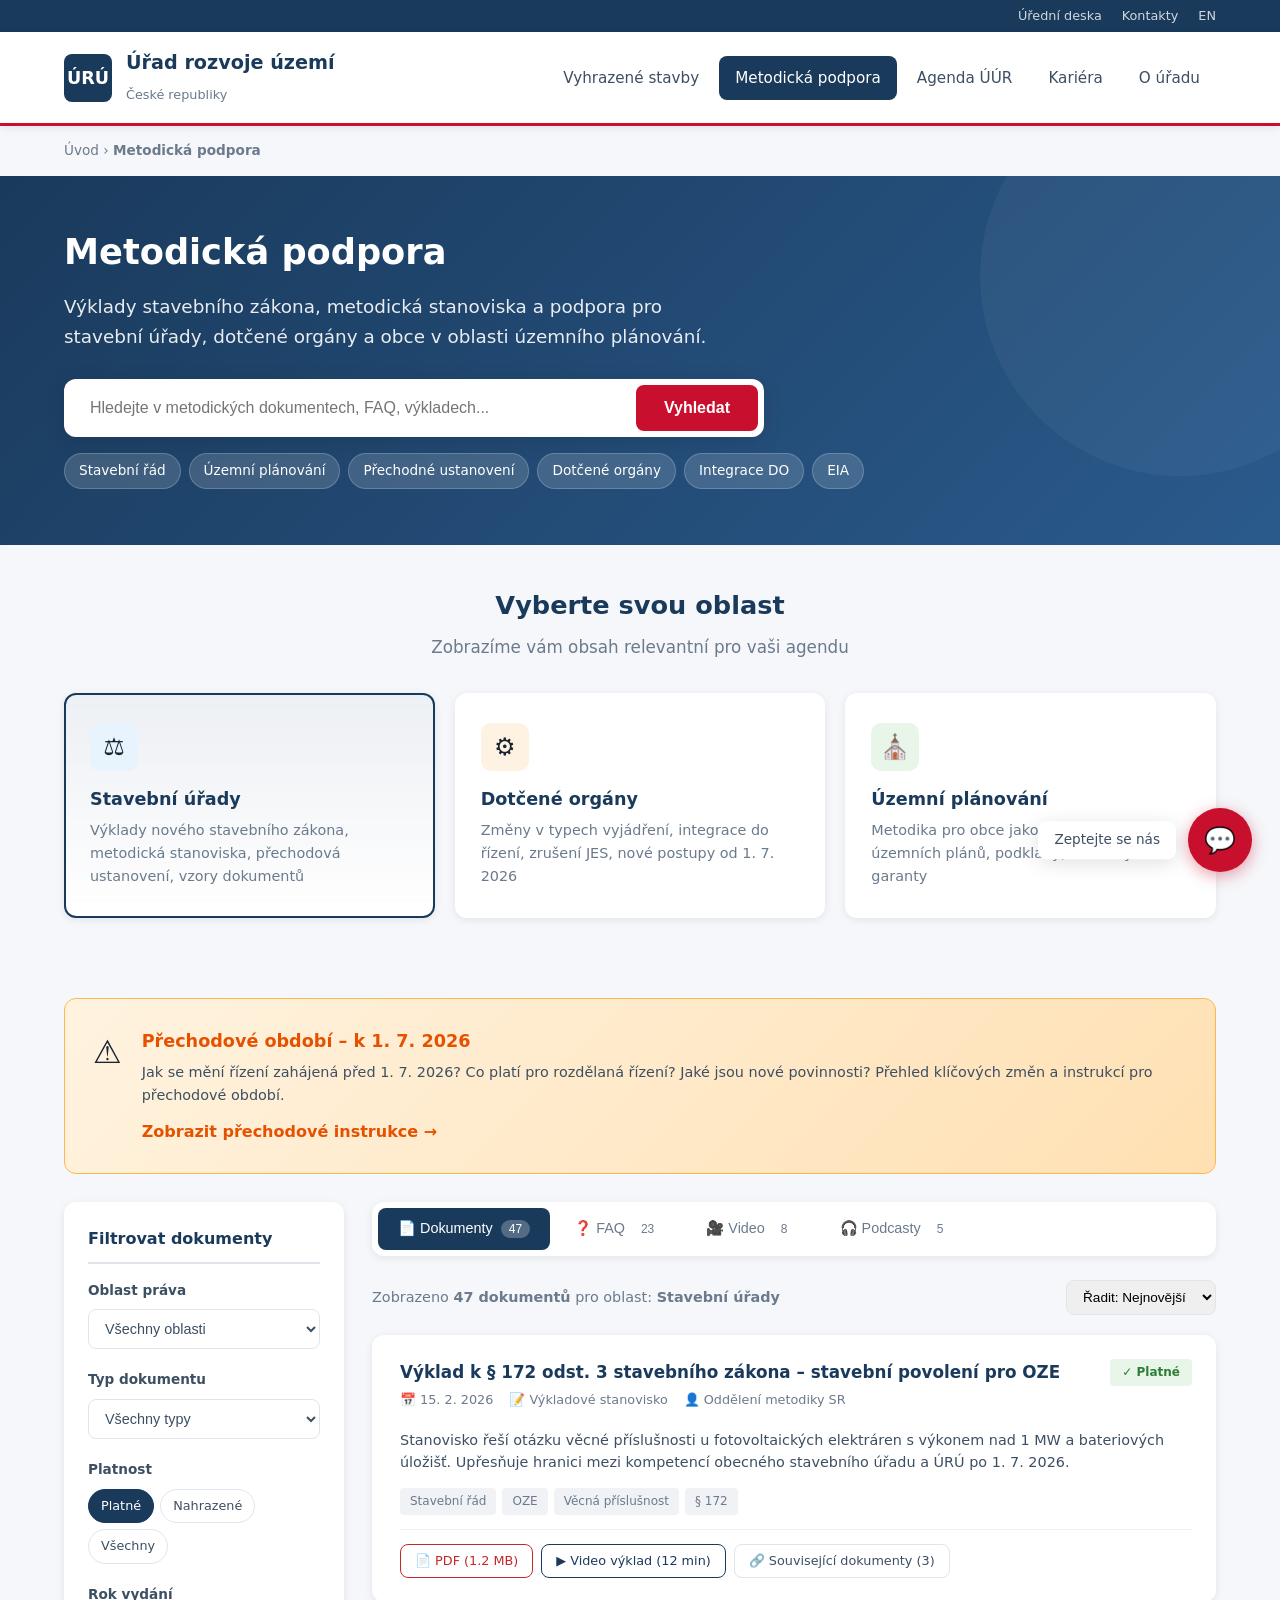
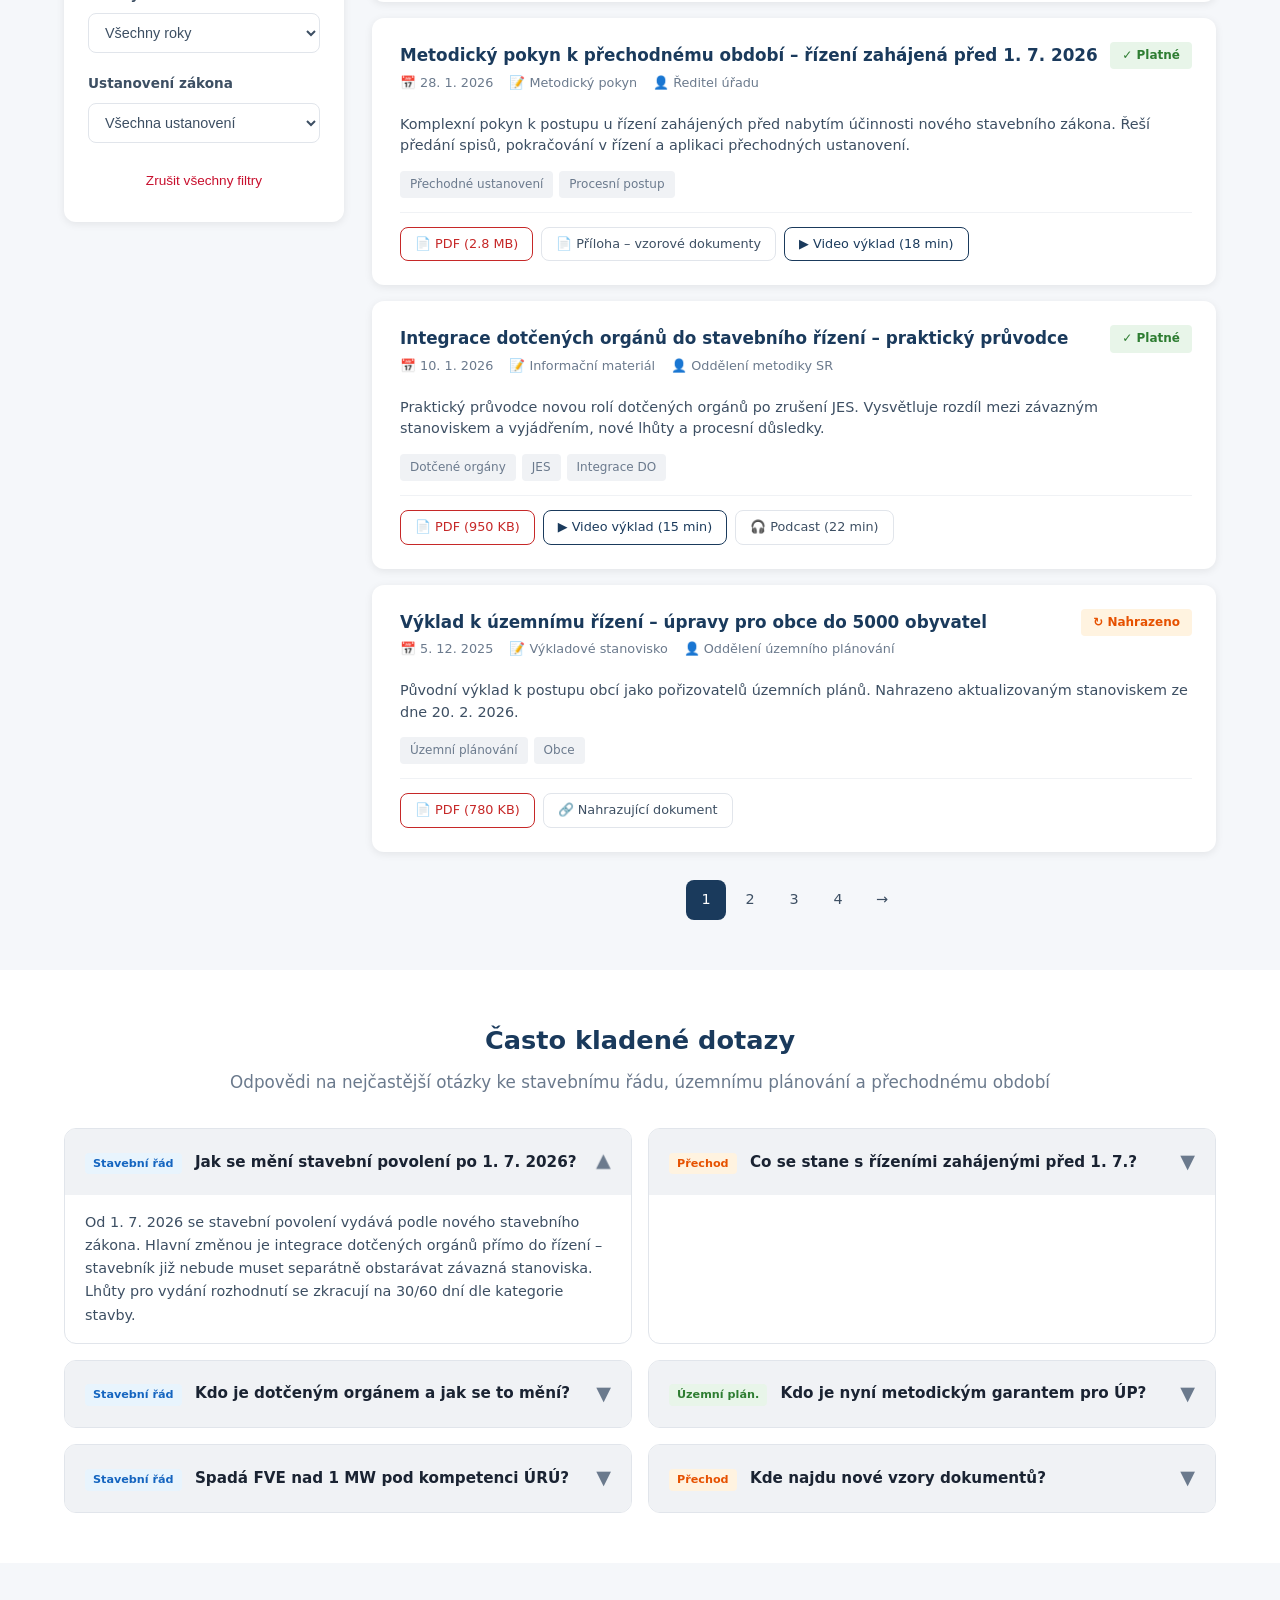
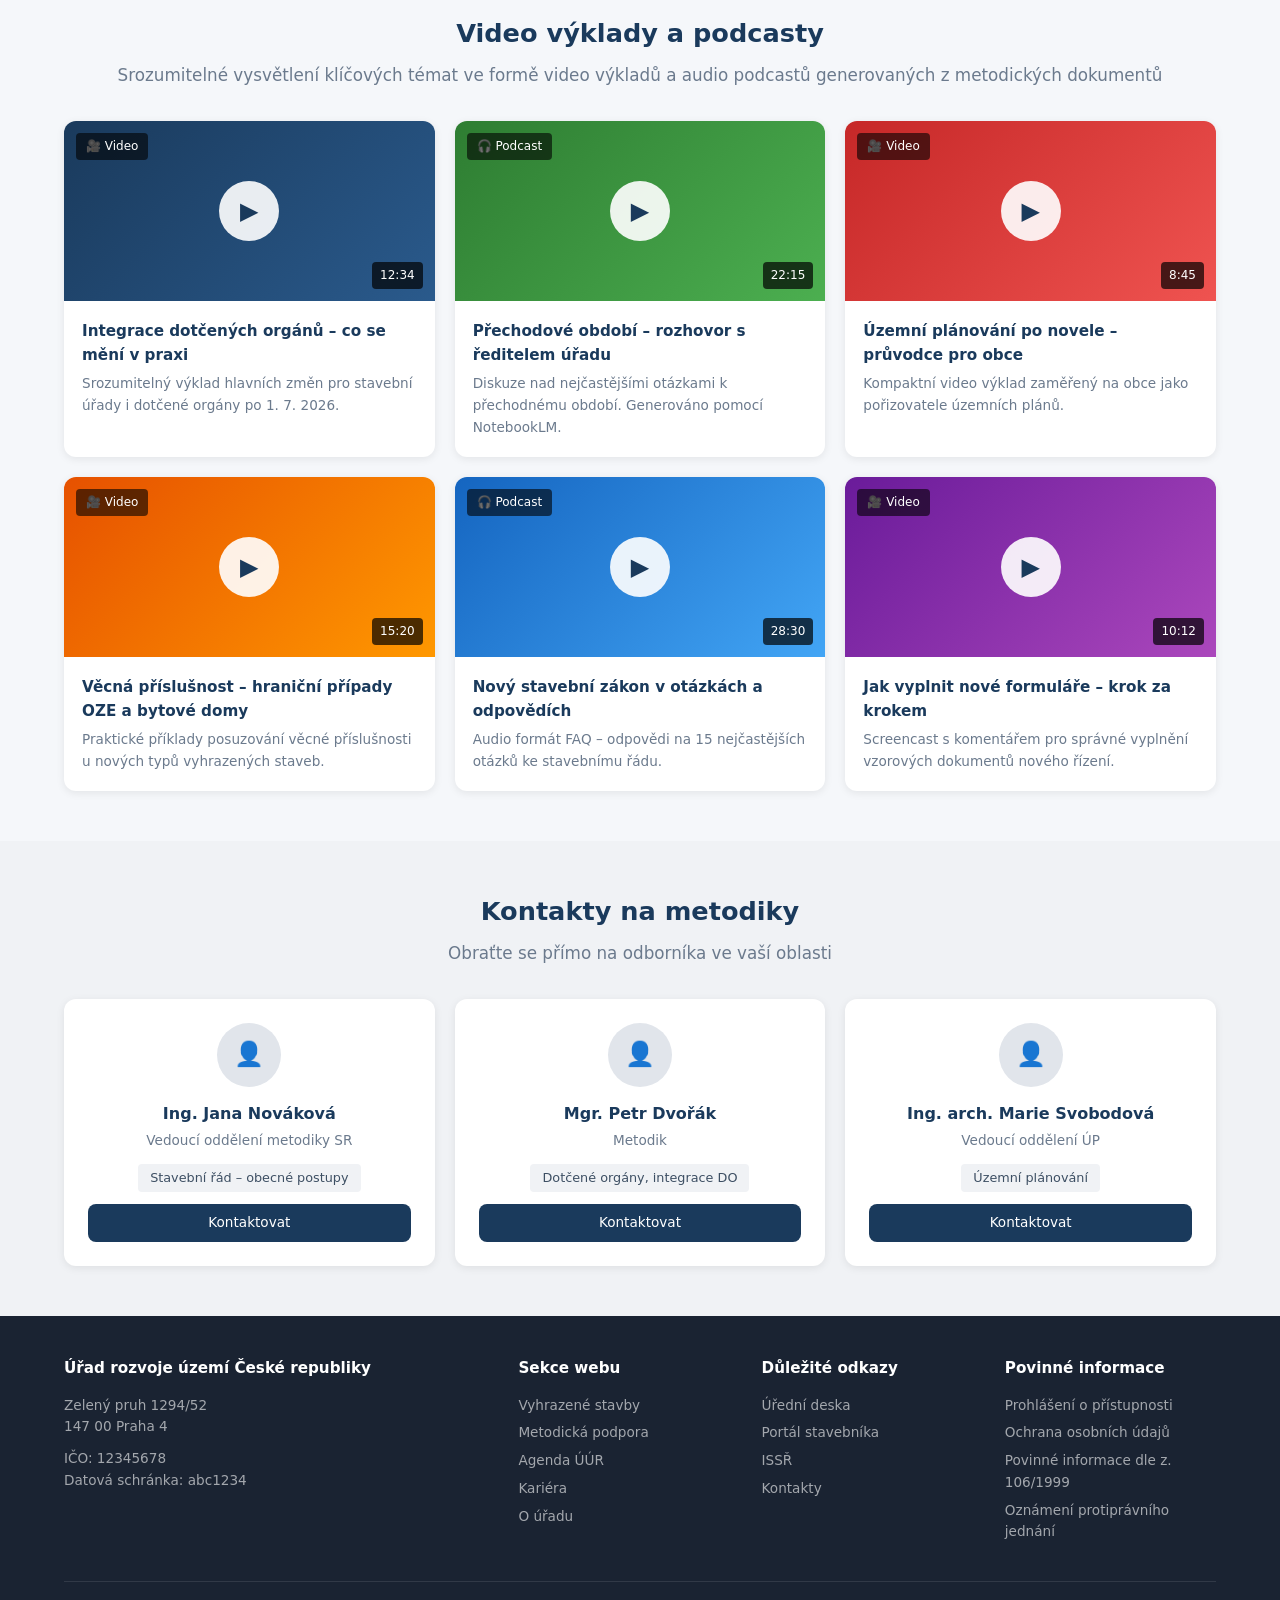
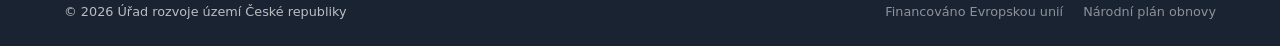
==== metodika-mockup.html @ 69cec5c0 "Add files via upload" ====
<!DOCTYPE html>
<html lang="cs">
<head>
    <meta charset="UTF-8">
    <meta name="viewport" content="width=device-width, initial-scale=1.0">
    <title>ÚRÚ – Metodická podpora</title>
    <style>
        :root {
            --primary: #1a3a5c;
            --primary-light: #2a5a8c;
            --accent: #c8102e;
            --accent-light: #e8304e;
            --bg: #f5f7fa;
            --white: #ffffff;
            --gray-100: #f0f2f5;
            --gray-200: #e1e5eb;
            --gray-300: #c4cbd6;
            --gray-500: #6b7a8d;
            --gray-700: #3d4f63;
            --gray-900: #1a2332;
            --success: #28a745;
            --warning: #ffc107;
            --info: #17a2b8;
            --radius: 8px;
            --radius-lg: 12px;
            --shadow: 0 2px 8px rgba(0,0,0,0.08);
            --shadow-lg: 0 4px 20px rgba(0,0,0,0.12);
            --transition: 0.2s ease;
        }

        * { margin: 0; padding: 0; box-sizing: border-box; }

        body {
            font-family: 'Segoe UI', system-ui, -apple-system, sans-serif;
            background: var(--bg);
            color: var(--gray-900);
            line-height: 1.6;
        }

        /* ===== TOP BAR ===== */
        .top-bar {
            background: var(--primary);
            color: white;
            font-size: 0.8rem;
            padding: 6px 0;
        }
        .top-bar .container {
            display: flex;
            justify-content: flex-end;
            gap: 20px;
        }
        .top-bar a { color: rgba(255,255,255,0.8); text-decoration: none; }
        .top-bar a:hover { color: white; }

        /* ===== HEADER ===== */
        header {
            background: var(--white);
            border-bottom: 3px solid var(--accent);
            position: sticky;
            top: 0;
            z-index: 100;
            box-shadow: var(--shadow);
        }
        .header-inner {
            display: flex;
            align-items: center;
            justify-content: space-between;
            padding: 16px 0;
        }
        .logo {
            display: flex;
            align-items: center;
            gap: 14px;
            text-decoration: none;
            color: var(--primary);
        }
        .logo-icon {
            width: 48px;
            height: 48px;
            background: var(--primary);
            border-radius: 8px;
            display: flex;
            align-items: center;
            justify-content: center;
            color: white;
            font-weight: 700;
            font-size: 1.1rem;
        }
        .logo-text { font-size: 1.1rem; }
        .logo-text strong { display: block; font-size: 1.2rem; }
        .logo-text span { font-size: 0.8rem; color: var(--gray-500); }

        nav ul {
            display: flex;
            list-style: none;
            gap: 4px;
        }
        nav a {
            display: block;
            padding: 10px 16px;
            text-decoration: none;
            color: var(--gray-700);
            border-radius: var(--radius);
            font-size: 0.95rem;
            font-weight: 500;
            transition: var(--transition);
        }
        nav a:hover { background: var(--gray-100); color: var(--primary); }
        nav a.active {
            background: var(--primary);
            color: white;
        }

        .container { max-width: 1200px; margin: 0 auto; padding: 0 24px; }

        /* ===== HERO ===== */
        .hero {
            background: linear-gradient(135deg, var(--primary) 0%, var(--primary-light) 100%);
            color: white;
            padding: 48px 0 56px;
            position: relative;
            overflow: hidden;
        }
        .hero::after {
            content: '';
            position: absolute;
            right: -100px;
            top: -100px;
            width: 400px;
            height: 400px;
            background: rgba(255,255,255,0.04);
            border-radius: 50%;
        }
        .hero h1 {
            font-size: 2.2rem;
            margin-bottom: 12px;
            font-weight: 700;
        }
        .hero p {
            font-size: 1.15rem;
            opacity: 0.9;
            max-width: 680px;
            margin-bottom: 28px;
        }

        /* ===== SEARCH BAR ===== */
        .search-bar {
            background: var(--white);
            border-radius: var(--radius-lg);
            padding: 6px;
            display: flex;
            box-shadow: var(--shadow-lg);
            max-width: 700px;
        }
        .search-bar input {
            flex: 1;
            border: none;
            padding: 14px 20px;
            font-size: 1rem;
            outline: none;
            border-radius: var(--radius);
            background: transparent;
        }
        .search-bar button {
            background: var(--accent);
            color: white;
            border: none;
            padding: 14px 28px;
            border-radius: var(--radius);
            font-size: 1rem;
            font-weight: 600;
            cursor: pointer;
            transition: var(--transition);
        }
        .search-bar button:hover { background: var(--accent-light); }

        .hero-tags {
            margin-top: 16px;
            display: flex;
            gap: 8px;
            flex-wrap: wrap;
        }
        .hero-tag {
            background: rgba(255,255,255,0.15);
            color: white;
            padding: 6px 14px;
            border-radius: 20px;
            font-size: 0.85rem;
            cursor: pointer;
            transition: var(--transition);
            border: 1px solid rgba(255,255,255,0.2);
        }
        .hero-tag:hover { background: rgba(255,255,255,0.25); }

        /* ===== AUDIENCE TABS ===== */
        .audience-section { padding: 40px 0; }
        .section-intro {
            text-align: center;
            margin-bottom: 32px;
        }
        .section-intro h2 {
            font-size: 1.6rem;
            color: var(--primary);
            margin-bottom: 8px;
        }
        .section-intro p {
            color: var(--gray-500);
            font-size: 1.05rem;
        }

        .audience-cards {
            display: grid;
            grid-template-columns: repeat(3, 1fr);
            gap: 20px;
            margin-bottom: 40px;
        }
        .audience-card {
            background: var(--white);
            border-radius: var(--radius-lg);
            padding: 28px 24px;
            cursor: pointer;
            transition: var(--transition);
            border: 2px solid transparent;
            box-shadow: var(--shadow);
        }
        .audience-card:hover {
            border-color: var(--primary);
            transform: translateY(-2px);
            box-shadow: var(--shadow-lg);
        }
        .audience-card.active {
            border-color: var(--primary);
            background: linear-gradient(to bottom, rgba(26,58,92,0.04), var(--white));
        }
        .audience-card .icon {
            width: 48px;
            height: 48px;
            border-radius: 10px;
            display: flex;
            align-items: center;
            justify-content: center;
            font-size: 1.5rem;
            margin-bottom: 14px;
        }
        .audience-card:nth-child(1) .icon { background: #e8f4fd; }
        .audience-card:nth-child(2) .icon { background: #fef3e2; }
        .audience-card:nth-child(3) .icon { background: #e8f5e9; }
        .audience-card h3 { font-size: 1.1rem; margin-bottom: 6px; color: var(--primary); }
        .audience-card p { font-size: 0.9rem; color: var(--gray-500); }

        /* ===== CONTENT GRID ===== */
        .content-section { padding: 0 0 50px; }

        .content-grid {
            display: grid;
            grid-template-columns: 280px 1fr;
            gap: 28px;
        }

        /* SIDEBAR FILTERS */
        .sidebar {
            background: var(--white);
            border-radius: var(--radius-lg);
            padding: 24px;
            box-shadow: var(--shadow);
            position: sticky;
            top: 100px;
            height: fit-content;
        }
        .sidebar h3 {
            font-size: 1rem;
            color: var(--primary);
            margin-bottom: 16px;
            padding-bottom: 10px;
            border-bottom: 2px solid var(--gray-200);
        }
        .filter-group { margin-bottom: 20px; }
        .filter-group label {
            display: block;
            font-size: 0.85rem;
            font-weight: 600;
            color: var(--gray-700);
            margin-bottom: 8px;
        }
        .filter-group select {
            width: 100%;
            padding: 10px 12px;
            border: 1px solid var(--gray-200);
            border-radius: var(--radius);
            font-size: 0.9rem;
            background: var(--white);
            color: var(--gray-700);
            cursor: pointer;
        }
        .filter-tags {
            display: flex;
            flex-wrap: wrap;
            gap: 6px;
        }
        .filter-tag {
            padding: 6px 12px;
            border: 1px solid var(--gray-200);
            border-radius: 20px;
            font-size: 0.8rem;
            cursor: pointer;
            transition: var(--transition);
            color: var(--gray-700);
            background: var(--white);
        }
        .filter-tag:hover, .filter-tag.active {
            background: var(--primary);
            color: white;
            border-color: var(--primary);
        }
        .filter-reset {
            display: block;
            text-align: center;
            padding: 10px;
            color: var(--accent);
            font-size: 0.85rem;
            cursor: pointer;
            border: none;
            background: none;
            width: 100%;
            margin-top: 10px;
        }

        /* MAIN CONTENT */
        .main-content {}

        /* Tab navigation for content types */
        .content-tabs {
            display: flex;
            gap: 4px;
            margin-bottom: 24px;
            background: var(--white);
            border-radius: var(--radius-lg);
            padding: 6px;
            box-shadow: var(--shadow);
        }
        .content-tab {
            padding: 12px 20px;
            border-radius: var(--radius);
            cursor: pointer;
            font-size: 0.9rem;
            font-weight: 500;
            color: var(--gray-500);
            transition: var(--transition);
            border: none;
            background: none;
            display: flex;
            align-items: center;
            gap: 8px;
        }
        .content-tab:hover { background: var(--gray-100); color: var(--gray-700); }
        .content-tab.active { background: var(--primary); color: white; }
        .content-tab .badge {
            background: rgba(255,255,255,0.2);
            padding: 2px 8px;
            border-radius: 10px;
            font-size: 0.75rem;
        }
        .content-tab.active .badge { background: rgba(255,255,255,0.25); }

        /* Document cards */
        .doc-list { display: flex; flex-direction: column; gap: 16px; }

        .doc-card {
            background: var(--white);
            border-radius: var(--radius-lg);
            padding: 24px;
            box-shadow: var(--shadow);
            transition: var(--transition);
            border-left: 4px solid transparent;
        }
        .doc-card:hover {
            box-shadow: var(--shadow-lg);
            border-left-color: var(--primary);
        }
        .doc-card-header {
            display: flex;
            justify-content: space-between;
            align-items: flex-start;
            margin-bottom: 10px;
        }
        .doc-card h4 {
            font-size: 1.05rem;
            color: var(--primary);
            margin-bottom: 4px;
        }
        .doc-card h4 a {
            color: inherit;
            text-decoration: none;
        }
        .doc-card h4 a:hover { text-decoration: underline; }
        .doc-meta {
            display: flex;
            gap: 16px;
            font-size: 0.8rem;
            color: var(--gray-500);
            margin-bottom: 10px;
        }
        .doc-meta span { display: flex; align-items: center; gap: 4px; }
        .doc-excerpt {
            font-size: 0.9rem;
            color: var(--gray-700);
            margin-bottom: 14px;
            line-height: 1.5;
        }
        .doc-tags { display: flex; gap: 6px; flex-wrap: wrap; }
        .doc-tag {
            padding: 4px 10px;
            background: var(--gray-100);
            border-radius: 4px;
            font-size: 0.75rem;
            color: var(--gray-500);
        }
        .doc-status {
            padding: 4px 12px;
            border-radius: 4px;
            font-size: 0.75rem;
            font-weight: 600;
            white-space: nowrap;
        }
        .doc-status.platne { background: #e8f5e9; color: #2e7d32; }
        .doc-status.nahrazene { background: #fff3e0; color: #e65100; }
        .doc-format {
            display: flex;
            gap: 8px;
            margin-top: 14px;
            padding-top: 14px;
            border-top: 1px solid var(--gray-100);
        }
        .format-btn {
            padding: 6px 14px;
            border-radius: var(--radius);
            font-size: 0.8rem;
            cursor: pointer;
            transition: var(--transition);
            border: 1px solid var(--gray-200);
            background: var(--white);
            color: var(--gray-700);
            display: flex;
            align-items: center;
            gap: 6px;
            text-decoration: none;
        }
        .format-btn:hover { background: var(--gray-100); }
        .format-btn.pdf { border-color: #c62828; color: #c62828; }
        .format-btn.video { border-color: var(--primary); color: var(--primary); }

        /* ===== FAQ SECTION ===== */
        .faq-section {
            padding: 50px 0;
            background: var(--white);
        }
        .faq-grid {
            display: grid;
            grid-template-columns: 1fr 1fr;
            gap: 16px;
        }
        .faq-item {
            border: 1px solid var(--gray-200);
            border-radius: var(--radius-lg);
            overflow: hidden;
            transition: var(--transition);
        }
        .faq-item:hover { border-color: var(--primary-light); }
        .faq-question {
            padding: 18px 20px;
            font-weight: 600;
            font-size: 0.95rem;
            color: var(--gray-900);
            cursor: pointer;
            display: flex;
            justify-content: space-between;
            align-items: center;
            background: var(--gray-100);
            transition: var(--transition);
        }
        .faq-question:hover { background: var(--gray-200); }
        .faq-question .arrow {
            font-size: 1.2rem;
            color: var(--gray-500);
            transition: var(--transition);
        }
        .faq-answer {
            padding: 0 20px;
            max-height: 0;
            overflow: hidden;
            transition: max-height 0.3s ease, padding 0.3s ease;
            font-size: 0.9rem;
            color: var(--gray-700);
            line-height: 1.6;
        }
        .faq-item.open .faq-answer {
            max-height: 300px;
            padding: 16px 20px;
        }
        .faq-item.open .arrow { transform: rotate(180deg); }
        .faq-category-tag {
            display: inline-block;
            padding: 2px 8px;
            border-radius: 4px;
            font-size: 0.7rem;
            font-weight: 600;
            margin-right: 8px;
        }
        .faq-category-tag.sr { background: #e8f4fd; color: #1565c0; }
        .faq-category-tag.up { background: #e8f5e9; color: #2e7d32; }
        .faq-category-tag.prechod { background: #fff3e0; color: #e65100; }

        /* ===== MULTIMEDIA SECTION ===== */
        .multimedia-section { padding: 50px 0; }
        .media-grid {
            display: grid;
            grid-template-columns: repeat(3, 1fr);
            gap: 20px;
        }
        .media-card {
            background: var(--white);
            border-radius: var(--radius-lg);
            overflow: hidden;
            box-shadow: var(--shadow);
            transition: var(--transition);
        }
        .media-card:hover {
            transform: translateY(-3px);
            box-shadow: var(--shadow-lg);
        }
        .media-thumbnail {
            height: 180px;
            background: linear-gradient(135deg, var(--primary) 0%, var(--primary-light) 100%);
            display: flex;
            align-items: center;
            justify-content: center;
            position: relative;
        }
        .play-btn {
            width: 60px;
            height: 60px;
            background: rgba(255,255,255,0.9);
            border-radius: 50%;
            display: flex;
            align-items: center;
            justify-content: center;
            font-size: 1.5rem;
            color: var(--primary);
            cursor: pointer;
        }
        .media-badge {
            position: absolute;
            top: 12px;
            left: 12px;
            padding: 4px 10px;
            background: rgba(0,0,0,0.6);
            color: white;
            border-radius: 4px;
            font-size: 0.75rem;
        }
        .media-duration {
            position: absolute;
            bottom: 12px;
            right: 12px;
            padding: 4px 8px;
            background: rgba(0,0,0,0.7);
            color: white;
            border-radius: 4px;
            font-size: 0.75rem;
        }
        .media-body { padding: 18px; }
        .media-body h4 { font-size: 0.95rem; color: var(--primary); margin-bottom: 6px; }
        .media-body p { font-size: 0.85rem; color: var(--gray-500); }

        /* ===== CHATBOT WIDGET ===== */
        .chatbot-trigger {
            position: fixed;
            bottom: 28px;
            right: 28px;
            z-index: 1000;
        }
        .chatbot-btn {
            width: 64px;
            height: 64px;
            border-radius: 50%;
            background: var(--accent);
            color: white;
            border: none;
            font-size: 1.6rem;
            cursor: pointer;
            box-shadow: 0 4px 16px rgba(200,16,46,0.4);
            transition: var(--transition);
            display: flex;
            align-items: center;
            justify-content: center;
        }
        .chatbot-btn:hover { transform: scale(1.08); }
        .chatbot-label {
            position: absolute;
            right: 76px;
            top: 50%;
            transform: translateY(-50%);
            background: var(--white);
            padding: 8px 16px;
            border-radius: var(--radius);
            box-shadow: var(--shadow-lg);
            font-size: 0.85rem;
            color: var(--gray-700);
            white-space: nowrap;
            font-weight: 500;
        }

        .chatbot-window {
            position: fixed;
            bottom: 100px;
            right: 28px;
            width: 400px;
            height: 520px;
            background: var(--white);
            border-radius: var(--radius-lg);
            box-shadow: 0 8px 40px rgba(0,0,0,0.2);
            z-index: 1001;
            display: none;
            flex-direction: column;
            overflow: hidden;
        }
        .chatbot-window.open { display: flex; }
        .chat-header {
            background: var(--primary);
            color: white;
            padding: 16px 20px;
            display: flex;
            justify-content: space-between;
            align-items: center;
        }
        .chat-header h4 { font-size: 1rem; }
        .chat-close {
            background: none;
            border: none;
            color: white;
            font-size: 1.3rem;
            cursor: pointer;
            opacity: 0.7;
        }
        .chat-close:hover { opacity: 1; }
        .chat-body {
            flex: 1;
            padding: 20px;
            overflow-y: auto;
            display: flex;
            flex-direction: column;
            gap: 12px;
        }
        .chat-message {
            max-width: 85%;
            padding: 12px 16px;
            border-radius: 12px;
            font-size: 0.9rem;
            line-height: 1.5;
        }
        .chat-message.bot {
            background: var(--gray-100);
            color: var(--gray-900);
            align-self: flex-start;
            border-bottom-left-radius: 4px;
        }
        .chat-message.user {
            background: var(--primary);
            color: white;
            align-self: flex-end;
            border-bottom-right-radius: 4px;
        }
        .chat-suggestions {
            display: flex;
            flex-direction: column;
            gap: 6px;
            margin-top: 8px;
        }
        .chat-suggestion {
            padding: 10px 14px;
            border: 1px solid var(--gray-200);
            border-radius: var(--radius);
            font-size: 0.85rem;
            cursor: pointer;
            transition: var(--transition);
            background: var(--white);
            color: var(--gray-700);
            text-align: left;
        }
        .chat-suggestion:hover {
            background: var(--primary);
            color: white;
            border-color: var(--primary);
        }
        .chat-input-area {
            padding: 14px;
            border-top: 1px solid var(--gray-200);
            display: flex;
            gap: 8px;
        }
        .chat-input {
            flex: 1;
            padding: 10px 14px;
            border: 1px solid var(--gray-200);
            border-radius: var(--radius);
            font-size: 0.9rem;
            outline: none;
        }
        .chat-input:focus { border-color: var(--primary); }
        .chat-send {
            padding: 10px 18px;
            background: var(--primary);
            color: white;
            border: none;
            border-radius: var(--radius);
            cursor: pointer;
            font-weight: 600;
        }

        /* ===== TRANSITION BANNER ===== */
        .transition-banner {
            background: linear-gradient(135deg, #fff3e0, #ffe0b2);
            border: 1px solid #ffb74d;
            border-radius: var(--radius-lg);
            padding: 28px;
            margin-bottom: 28px;
            display: flex;
            gap: 20px;
            align-items: flex-start;
        }
        .transition-banner .banner-icon {
            font-size: 2rem;
            flex-shrink: 0;
        }
        .transition-banner h3 {
            font-size: 1.1rem;
            color: #e65100;
            margin-bottom: 6px;
        }
        .transition-banner p {
            font-size: 0.9rem;
            color: var(--gray-700);
            margin-bottom: 12px;
        }
        .transition-banner a {
            color: #e65100;
            font-weight: 600;
            text-decoration: none;
        }
        .transition-banner a:hover { text-decoration: underline; }

        /* ===== CONTACT CARDS ===== */
        .contacts-section { padding: 50px 0; background: var(--gray-100); }
        .contacts-grid {
            display: grid;
            grid-template-columns: repeat(3, 1fr);
            gap: 20px;
        }
        .contact-card {
            background: var(--white);
            border-radius: var(--radius-lg);
            padding: 24px;
            box-shadow: var(--shadow);
            text-align: center;
            transition: var(--transition);
        }
        .contact-card:hover {
            box-shadow: var(--shadow-lg);
            transform: translateY(-2px);
        }
        .contact-avatar {
            width: 64px;
            height: 64px;
            border-radius: 50%;
            background: var(--gray-200);
            margin: 0 auto 14px;
            display: flex;
            align-items: center;
            justify-content: center;
            font-size: 1.5rem;
            color: var(--gray-500);
        }
        .contact-card h4 { font-size: 1rem; color: var(--primary); margin-bottom: 4px; }
        .contact-card .role { font-size: 0.85rem; color: var(--gray-500); margin-bottom: 12px; }
        .contact-card .area {
            display: inline-block;
            padding: 4px 12px;
            background: var(--gray-100);
            border-radius: 4px;
            font-size: 0.8rem;
            color: var(--gray-700);
            margin-bottom: 12px;
        }
        .contact-link {
            display: block;
            padding: 8px 16px;
            background: var(--primary);
            color: white;
            border-radius: var(--radius);
            text-decoration: none;
            font-size: 0.85rem;
            transition: var(--transition);
        }
        .contact-link:hover { background: var(--primary-light); }

        /* ===== FOOTER ===== */
        footer {
            background: var(--gray-900);
            color: rgba(255,255,255,0.7);
            padding: 40px 0 24px;
        }
        .footer-grid {
            display: grid;
            grid-template-columns: 2fr 1fr 1fr 1fr;
            gap: 32px;
            margin-bottom: 32px;
        }
        .footer-col h4 {
            color: white;
            font-size: 0.95rem;
            margin-bottom: 14px;
        }
        .footer-col p, .footer-col a {
            font-size: 0.85rem;
            color: rgba(255,255,255,0.6);
            text-decoration: none;
            display: block;
            margin-bottom: 6px;
        }
        .footer-col a:hover { color: white; }
        .footer-bottom {
            border-top: 1px solid rgba(255,255,255,0.1);
            padding-top: 20px;
            display: flex;
            justify-content: space-between;
            font-size: 0.8rem;
        }
        .footer-links { display: flex; gap: 20px; }
        .footer-links a { color: rgba(255,255,255,0.5); text-decoration: none; font-size: 0.8rem; }
        .footer-links a:hover { color: white; }

        /* ===== BREADCRUMB ===== */
        .breadcrumb {
            padding: 14px 0;
            font-size: 0.85rem;
            color: var(--gray-500);
        }
        .breadcrumb a { color: var(--gray-500); text-decoration: none; }
        .breadcrumb a:hover { color: var(--primary); }

        /* ===== RESULTS SUMMARY ===== */
        .results-bar {
            display: flex;
            justify-content: space-between;
            align-items: center;
            margin-bottom: 20px;
            font-size: 0.9rem;
            color: var(--gray-500);
        }
        .results-bar select {
            padding: 8px 12px;
            border: 1px solid var(--gray-200);
            border-radius: var(--radius);
            font-size: 0.85rem;
        }

        /* ===== PAGINATION ===== */
        .pagination {
            display: flex;
            justify-content: center;
            gap: 4px;
            margin-top: 28px;
        }
        .pagination a {
            display: flex;
            align-items: center;
            justify-content: center;
            width: 40px;
            height: 40px;
            border-radius: var(--radius);
            text-decoration: none;
            color: var(--gray-700);
            font-size: 0.9rem;
            transition: var(--transition);
        }
        .pagination a:hover { background: var(--gray-100); }
        .pagination a.active { background: var(--primary); color: white; }

        @media (max-width: 768px) {
            nav ul { display: none; }
            .audience-cards { grid-template-columns: 1fr; }
            .content-grid { grid-template-columns: 1fr; }
            .faq-grid { grid-template-columns: 1fr; }
            .media-grid { grid-template-columns: 1fr; }
            .contacts-grid { grid-template-columns: 1fr; }
            .footer-grid { grid-template-columns: 1fr; }
            .chatbot-window { width: calc(100% - 32px); right: 16px; }
        }
    </style>
</head>
<body>

<!-- TOP BAR -->
<div class="top-bar">
    <div class="container">
        <a href="#">Úřední deska</a>
        <a href="#">Kontakty</a>
        <a href="#">EN</a>
    </div>
</div>

<!-- HEADER -->
<header>
    <div class="container">
        <div class="header-inner">
            <a href="#" class="logo">
                <div class="logo-icon">ÚRÚ</div>
                <div class="logo-text">
                    <strong>Úřad rozvoje území</strong>
                    <span>České republiky</span>
                </div>
            </a>
            <nav>
                <ul>
                    <li><a href="#">Vyhrazené stavby</a></li>
                    <li><a href="#" class="active">Metodická podpora</a></li>
                    <li><a href="#">Agenda ÚÚR</a></li>
                    <li><a href="#">Kariéra</a></li>
                    <li><a href="#">O úřadu</a></li>
                </ul>
            </nav>
        </div>
    </div>
</header>

<!-- BREADCRUMB -->
<div class="container">
    <div class="breadcrumb">
        <a href="#">Úvod</a> &rsaquo; <strong>Metodická podpora</strong>
    </div>
</div>

<!-- HERO -->
<section class="hero">
    <div class="container">
        <h1>Metodická podpora</h1>
        <p>Výklady stavebního zákona, metodická stanoviska a podpora pro stavební úřady, dotčené orgány a obce v oblasti územního plánování.</p>
        <div class="search-bar">
            <input type="text" placeholder="Hledejte v metodických dokumentech, FAQ, výkladech...">
            <button>Vyhledat</button>
        </div>
        <div class="hero-tags">
            <span class="hero-tag">Stavební řád</span>
            <span class="hero-tag">Územní plánování</span>
            <span class="hero-tag">Přechodné ustanovení</span>
            <span class="hero-tag">Dotčené orgány</span>
            <span class="hero-tag">Integrace DO</span>
            <span class="hero-tag">EIA</span>
        </div>
    </div>
</section>

<!-- AUDIENCE CARDS -->
<section class="audience-section">
    <div class="container">
        <div class="section-intro">
            <h2>Vyberte svou oblast</h2>
            <p>Zobrazíme vám obsah relevantní pro vaši agendu</p>
        </div>
        <div class="audience-cards">
            <div class="audience-card active" onclick="selectAudience(this)">
                <div class="icon">&#9878;</div>
                <h3>Stavební úřady</h3>
                <p>Výklady nového stavebního zákona, metodická stanoviska, přechodová ustanovení, vzory dokumentů</p>
            </div>
            <div class="audience-card" onclick="selectAudience(this)">
                <div class="icon">&#9881;</div>
                <h3>Dotčené orgány</h3>
                <p>Změny v typech vyjádření, integrace do řízení, zrušení JES, nové postupy od 1. 7. 2026</p>
            </div>
            <div class="audience-card" onclick="selectAudience(this)">
                <div class="icon">&#9962;</div>
                <h3>Územní plánování</h3>
                <p>Metodika pro obce jako pořizovatele územních plánů, podklady, kontakty na garanty</p>
            </div>
        </div>
    </div>
</section>

<!-- MAIN CONTENT WITH FILTERS -->
<section class="content-section">
    <div class="container">

        <!-- TRANSITION BANNER -->
        <div class="transition-banner">
            <div class="banner-icon">&#9888;</div>
            <div>
                <h3>Přechodové období – k 1. 7. 2026</h3>
                <p>Jak se mění řízení zahájená před 1. 7. 2026? Co platí pro rozdělaná řízení? Jaké jsou nové povinnosti? Přehled klíčových změn a instrukcí pro přechodové období.</p>
                <a href="#">Zobrazit přechodové instrukce &rarr;</a>
            </div>
        </div>

        <div class="content-grid">
            <!-- SIDEBAR -->
            <aside class="sidebar">
                <h3>Filtrovat dokumenty</h3>

                <div class="filter-group">
                    <label>Oblast práva</label>
                    <select>
                        <option>Všechny oblasti</option>
                        <option>Stavební řád</option>
                        <option>Územní plánování</option>
                        <option>Ochrana přírody</option>
                        <option>EIA</option>
                        <option>Památková péče</option>
                        <option>Vodní hospodářství</option>
                    </select>
                </div>

                <div class="filter-group">
                    <label>Typ dokumentu</label>
                    <select>
                        <option>Všechny typy</option>
                        <option>Metodické stanovisko</option>
                        <option>Výkladové stanovisko</option>
                        <option>Metodický pokyn</option>
                        <option>Vzorový dokument</option>
                        <option>Informační materiál</option>
                    </select>
                </div>

                <div class="filter-group">
                    <label>Platnost</label>
                    <div class="filter-tags">
                        <span class="filter-tag active">Platné</span>
                        <span class="filter-tag">Nahrazené</span>
                        <span class="filter-tag">Všechny</span>
                    </div>
                </div>

                <div class="filter-group">
                    <label>Rok vydání</label>
                    <select>
                        <option>Všechny roky</option>
                        <option>2026</option>
                        <option>2025</option>
                        <option>2024</option>
                        <option>Starší</option>
                    </select>
                </div>

                <div class="filter-group">
                    <label>Ustanovení zákona</label>
                    <select>
                        <option>Všechna ustanovení</option>
                        <option>§ 172 – Stavební povolení</option>
                        <option>§ 184 – Územní řízení</option>
                        <option>§ 196 – Kolaudace</option>
                        <option>§ 200 – Změna stavby</option>
                    </select>
                </div>

                <button class="filter-reset">Zrušit všechny filtry</button>
            </aside>

            <!-- CONTENT -->
            <div class="main-content">
                <!-- CONTENT TYPE TABS -->
                <div class="content-tabs">
                    <button class="content-tab active" onclick="switchTab(this, 'documents')">
                        &#128196; Dokumenty <span class="badge">47</span>
                    </button>
                    <button class="content-tab" onclick="switchTab(this, 'faq')">
                        &#10067; FAQ <span class="badge">23</span>
                    </button>
                    <button class="content-tab" onclick="switchTab(this, 'video')">
                        &#127909; Video <span class="badge">8</span>
                    </button>
                    <button class="content-tab" onclick="switchTab(this, 'podcast')">
                        &#127911; Podcasty <span class="badge">5</span>
                    </button>
                </div>

                <!-- RESULTS BAR -->
                <div class="results-bar">
                    <span>Zobrazeno <strong>47 dokumentů</strong> pro oblast: <strong>Stavební úřady</strong></span>
                    <select>
                        <option>Řadit: Nejnovější</option>
                        <option>Řadit: Nejstarší</option>
                        <option>Řadit: Relevance</option>
                    </select>
                </div>

                <!-- DOCUMENT LIST -->
                <div class="doc-list" id="content-documents">
                    <div class="doc-card">
                        <div class="doc-card-header">
                            <div>
                                <h4><a href="#">Výklad k § 172 odst. 3 stavebního zákona – stavební povolení pro OZE</a></h4>
                                <div class="doc-meta">
                                    <span>&#128197; 15. 2. 2026</span>
                                    <span>&#128221; Výkladové stanovisko</span>
                                    <span>&#128100; Oddělení metodiky SR</span>
                                </div>
                            </div>
                            <span class="doc-status platne">&#10003; Platné</span>
                        </div>
                        <p class="doc-excerpt">
                            Stanovisko řeší otázku věcné příslušnosti u fotovoltaických elektráren s výkonem nad 1 MW a bateriových úložišť. Upřesňuje hranici mezi kompetencí obecného stavebního úřadu a ÚRÚ po 1. 7. 2026.
                        </p>
                        <div class="doc-tags">
                            <span class="doc-tag">Stavební řád</span>
                            <span class="doc-tag">OZE</span>
                            <span class="doc-tag">Věcná příslušnost</span>
                            <span class="doc-tag">§ 172</span>
                        </div>
                        <div class="doc-format">
                            <a href="#" class="format-btn pdf">&#128196; PDF (1.2 MB)</a>
                            <a href="#" class="format-btn video">&#9654; Video výklad (12 min)</a>
                            <a href="#" class="format-btn">&#128279; Související dokumenty (3)</a>
                        </div>
                    </div>

                    <div class="doc-card">
                        <div class="doc-card-header">
                            <div>
                                <h4><a href="#">Metodický pokyn k přechodnému období – řízení zahájená před 1. 7. 2026</a></h4>
                                <div class="doc-meta">
                                    <span>&#128197; 28. 1. 2026</span>
                                    <span>&#128221; Metodický pokyn</span>
                                    <span>&#128100; Ředitel úřadu</span>
                                </div>
                            </div>
                            <span class="doc-status platne">&#10003; Platné</span>
                        </div>
                        <p class="doc-excerpt">
                            Komplexní pokyn k postupu u řízení zahájených před nabytím účinnosti nového stavebního zákona. Řeší předání spisů, pokračování v řízení a aplikaci přechodných ustanovení.
                        </p>
                        <div class="doc-tags">
                            <span class="doc-tag">Přechodné ustanovení</span>
                            <span class="doc-tag">Procesní postup</span>
                        </div>
                        <div class="doc-format">
                            <a href="#" class="format-btn pdf">&#128196; PDF (2.8 MB)</a>
                            <a href="#" class="format-btn">&#128196; Příloha – vzorové dokumenty</a>
                            <a href="#" class="format-btn video">&#9654; Video výklad (18 min)</a>
                        </div>
                    </div>

                    <div class="doc-card">
                        <div class="doc-card-header">
                            <div>
                                <h4><a href="#">Integrace dotčených orgánů do stavebního řízení – praktický průvodce</a></h4>
                                <div class="doc-meta">
                                    <span>&#128197; 10. 1. 2026</span>
                                    <span>&#128221; Informační materiál</span>
                                    <span>&#128100; Oddělení metodiky SR</span>
                                </div>
                            </div>
                            <span class="doc-status platne">&#10003; Platné</span>
                        </div>
                        <p class="doc-excerpt">
                            Praktický průvodce novou rolí dotčených orgánů po zrušení JES. Vysvětluje rozdíl mezi závazným stanoviskem a vyjádřením, nové lhůty a procesní důsledky.
                        </p>
                        <div class="doc-tags">
                            <span class="doc-tag">Dotčené orgány</span>
                            <span class="doc-tag">JES</span>
                            <span class="doc-tag">Integrace DO</span>
                        </div>
                        <div class="doc-format">
                            <a href="#" class="format-btn pdf">&#128196; PDF (950 KB)</a>
                            <a href="#" class="format-btn video">&#9654; Video výklad (15 min)</a>
                            <a href="#" class="format-btn">&#127911; Podcast (22 min)</a>
                        </div>
                    </div>

                    <div class="doc-card">
                        <div class="doc-card-header">
                            <div>
                                <h4><a href="#">Výklad k územnímu řízení – úpravy pro obce do 5000 obyvatel</a></h4>
                                <div class="doc-meta">
                                    <span>&#128197; 5. 12. 2025</span>
                                    <span>&#128221; Výkladové stanovisko</span>
                                    <span>&#128100; Oddělení územního plánování</span>
                                </div>
                            </div>
                            <span class="doc-status nahrazene">&#8635; Nahrazeno</span>
                        </div>
                        <p class="doc-excerpt">
                            Původní výklad k postupu obcí jako pořizovatelů územních plánů. Nahrazeno aktualizovaným stanoviskem ze dne 20. 2. 2026.
                        </p>
                        <div class="doc-tags">
                            <span class="doc-tag">Územní plánování</span>
                            <span class="doc-tag">Obce</span>
                        </div>
                        <div class="doc-format">
                            <a href="#" class="format-btn pdf">&#128196; PDF (780 KB)</a>
                            <a href="#" class="format-btn">&#128279; Nahrazující dokument</a>
                        </div>
                    </div>
                </div>

                <!-- PAGINATION -->
                <div class="pagination">
                    <a href="#" class="active">1</a>
                    <a href="#">2</a>
                    <a href="#">3</a>
                    <a href="#">4</a>
                    <a href="#">&rarr;</a>
                </div>
            </div>
        </div>
    </div>
</section>

<!-- FAQ SECTION -->
<section class="faq-section" id="faq">
    <div class="container">
        <div class="section-intro">
            <h2>Často kladené dotazy</h2>
            <p>Odpovědi na nejčastější otázky ke stavebnímu řádu, územnímu plánování a přechodnému období</p>
        </div>

        <div class="faq-grid">
            <div class="faq-item open">
                <div class="faq-question" onclick="toggleFaq(this)">
                    <span><span class="faq-category-tag sr">Stavební řád</span> Jak se mění stavební povolení po 1. 7. 2026?</span>
                    <span class="arrow">&#9660;</span>
                </div>
                <div class="faq-answer">
                    Od 1. 7. 2026 se stavební povolení vydává podle nového stavebního zákona. Hlavní změnou je integrace dotčených orgánů přímo do řízení – stavebník již nebude muset separátně obstarávat závazná stanoviska. Lhůty pro vydání rozhodnutí se zkracují na 30/60 dní dle kategorie stavby.
                </div>
            </div>

            <div class="faq-item">
                <div class="faq-question" onclick="toggleFaq(this)">
                    <span><span class="faq-category-tag prechod">Přechod</span> Co se stane s řízeními zahájenými před 1. 7.?</span>
                    <span class="arrow">&#9660;</span>
                </div>
                <div class="faq-answer">
                    Řízení zahájená před 1. 7. 2026 se dokončí podle dosavadních předpisů. Pokud nebylo vydáno rozhodnutí do 1. 7., spis se předá věcně příslušnému orgánu dle nového zákona. Podrobnosti upravují přechodná ustanovení § 325–329 nového stavebního zákona.
                </div>
            </div>

            <div class="faq-item">
                <div class="faq-question" onclick="toggleFaq(this)">
                    <span><span class="faq-category-tag sr">Stavební řád</span> Kdo je dotčeným orgánem a jak se to mění?</span>
                    <span class="arrow">&#9660;</span>
                </div>
                <div class="faq-answer">
                    Dotčené orgány (hygienici, hasiči, ochrana přírody, památkáři aj.) od 1. 7. 2026 vydávají vyjádření místo závazných stanovisek. Ruší se jednotné environmentální stanovisko (JES). Dotčené orgány se stávají součástí integrovaného řízení.
                </div>
            </div>

            <div class="faq-item">
                <div class="faq-question" onclick="toggleFaq(this)">
                    <span><span class="faq-category-tag up">Územní plán.</span> Kdo je nyní metodickým garantem pro ÚP?</span>
                    <span class="arrow">&#9660;</span>
                </div>
                <div class="faq-answer">
                    Od 1. 7. 2026 přechází metodická podpora pro územní plánování z MMR na ÚRÚ. Metodickým garantem pro územní plánování je Oddělení územního plánování ÚRÚ. Kontakty na jednotlivé metodiky najdete v sekci Kontakty na metodiky.
                </div>
            </div>

            <div class="faq-item">
                <div class="faq-question" onclick="toggleFaq(this)">
                    <span><span class="faq-category-tag sr">Stavební řád</span> Spadá FVE nad 1 MW pod kompetenci ÚRÚ?</span>
                    <span class="arrow">&#9660;</span>
                </div>
                <div class="faq-answer">
                    Ano, fotovoltaické elektrárny s instalovaným výkonem nad 1 MW spadají do kategorie vyhrazených staveb a řízení vede ÚRÚ. Bateriová úložiště nad stanovenou kapacitu rovněž. Podrobnosti viz Výklad k § 172 odst. 3 stavebního zákona.
                </div>
            </div>

            <div class="faq-item">
                <div class="faq-question" onclick="toggleFaq(this)">
                    <span><span class="faq-category-tag prechod">Přechod</span> Kde najdu nové vzory dokumentů?</span>
                    <span class="arrow">&#9660;</span>
                </div>
                <div class="faq-answer">
                    Vzory dokumentů pro nová řízení jsou ke stažení v sekci Metodická stanoviska pod filtrem „Vzorový dokument". Každý vzor je doplněn o komentář a video výklad s vysvětlením správného vyplnění.
                </div>
            </div>
        </div>
    </div>
</section>

<!-- MULTIMEDIA SECTION -->
<section class="multimedia-section" id="multimedia">
    <div class="container">
        <div class="section-intro">
            <h2>Video výklady a podcasty</h2>
            <p>Srozumitelné vysvětlení klíčových témat ve formě video výkladů a audio podcastů generovaných z metodických dokumentů</p>
        </div>

        <div class="media-grid">
            <div class="media-card">
                <div class="media-thumbnail">
                    <div class="play-btn">&#9654;</div>
                    <span class="media-badge">&#127909; Video</span>
                    <span class="media-duration">12:34</span>
                </div>
                <div class="media-body">
                    <h4>Integrace dotčených orgánů – co se mění v praxi</h4>
                    <p>Srozumitelný výklad hlavních změn pro stavební úřady i dotčené orgány po 1. 7. 2026.</p>
                </div>
            </div>

            <div class="media-card">
                <div class="media-thumbnail" style="background: linear-gradient(135deg, #2e7d32 0%, #4caf50 100%);">
                    <div class="play-btn">&#9654;</div>
                    <span class="media-badge">&#127911; Podcast</span>
                    <span class="media-duration">22:15</span>
                </div>
                <div class="media-body">
                    <h4>Přechodové období – rozhovor s ředitelem úřadu</h4>
                    <p>Diskuze nad nejčastějšími otázkami k přechodnému období. Generováno pomocí NotebookLM.</p>
                </div>
            </div>

            <div class="media-card">
                <div class="media-thumbnail" style="background: linear-gradient(135deg, #c62828 0%, #ef5350 100%);">
                    <div class="play-btn">&#9654;</div>
                    <span class="media-badge">&#127909; Video</span>
                    <span class="media-duration">8:45</span>
                </div>
                <div class="media-body">
                    <h4>Územní plánování po novele – průvodce pro obce</h4>
                    <p>Kompaktní video výklad zaměřený na obce jako pořizovatele územních plánů.</p>
                </div>
            </div>

            <div class="media-card">
                <div class="media-thumbnail" style="background: linear-gradient(135deg, #e65100 0%, #ff9800 100%);">
                    <div class="play-btn">&#9654;</div>
                    <span class="media-badge">&#127909; Video</span>
                    <span class="media-duration">15:20</span>
                </div>
                <div class="media-body">
                    <h4>Věcná příslušnost – hraniční případy OZE a bytové domy</h4>
                    <p>Praktické příklady posuzování věcné příslušnosti u nových typů vyhrazených staveb.</p>
                </div>
            </div>

            <div class="media-card">
                <div class="media-thumbnail" style="background: linear-gradient(135deg, #1565c0 0%, #42a5f5 100%);">
                    <div class="play-btn">&#9654;</div>
                    <span class="media-badge">&#127911; Podcast</span>
                    <span class="media-duration">28:30</span>
                </div>
                <div class="media-body">
                    <h4>Nový stavební zákon v otázkách a odpovědích</h4>
                    <p>Audio formát FAQ – odpovědi na 15 nejčastějších otázků ke stavebnímu řádu.</p>
                </div>
            </div>

            <div class="media-card">
                <div class="media-thumbnail" style="background: linear-gradient(135deg, #6a1b9a 0%, #ab47bc 100%);">
                    <div class="play-btn">&#9654;</div>
                    <span class="media-badge">&#127909; Video</span>
                    <span class="media-duration">10:12</span>
                </div>
                <div class="media-body">
                    <h4>Jak vyplnit nové formuláře – krok za krokem</h4>
                    <p>Screencast s komentářem pro správné vyplnění vzorových dokumentů nového řízení.</p>
                </div>
            </div>
        </div>
    </div>
</section>

<!-- CONTACTS -->
<section class="contacts-section" id="contacts">
    <div class="container">
        <div class="section-intro">
            <h2>Kontakty na metodiky</h2>
            <p>Obraťte se přímo na odborníka ve vaší oblasti</p>
        </div>

        <div class="contacts-grid">
            <div class="contact-card">
                <div class="contact-avatar">&#128100;</div>
                <h4>Ing. Jana Nováková</h4>
                <div class="role">Vedoucí oddělení metodiky SR</div>
                <div class="area">Stavební řád – obecné postupy</div>
                <a href="#" class="contact-link">Kontaktovat</a>
            </div>
            <div class="contact-card">
                <div class="contact-avatar">&#128100;</div>
                <h4>Mgr. Petr Dvořák</h4>
                <div class="role">Metodik</div>
                <div class="area">Dotčené orgány, integrace DO</div>
                <a href="#" class="contact-link">Kontaktovat</a>
            </div>
            <div class="contact-card">
                <div class="contact-avatar">&#128100;</div>
                <h4>Ing. arch. Marie Svobodová</h4>
                <div class="role">Vedoucí oddělení ÚP</div>
                <div class="area">Územní plánování</div>
                <a href="#" class="contact-link">Kontaktovat</a>
            </div>
        </div>
    </div>
</section>

<!-- FOOTER -->
<footer>
    <div class="container">
        <div class="footer-grid">
            <div class="footer-col">
                <h4>Úřad rozvoje území České republiky</h4>
                <p>Zelený pruh 1294/52<br>147 00 Praha 4</p>
                <p style="margin-top: 10px;">IČO: 12345678<br>Datová schránka: abc1234</p>
            </div>
            <div class="footer-col">
                <h4>Sekce webu</h4>
                <a href="#">Vyhrazené stavby</a>
                <a href="#">Metodická podpora</a>
                <a href="#">Agenda ÚÚR</a>
                <a href="#">Kariéra</a>
                <a href="#">O úřadu</a>
            </div>
            <div class="footer-col">
                <h4>Důležité odkazy</h4>
                <a href="#">Úřední deska</a>
                <a href="#">Portál stavebníka</a>
                <a href="#">ISSŘ</a>
                <a href="#">Kontakty</a>
            </div>
            <div class="footer-col">
                <h4>Povinné informace</h4>
                <a href="#">Prohlášení o přístupnosti</a>
                <a href="#">Ochrana osobních údajů</a>
                <a href="#">Povinné informace dle z. 106/1999</a>
                <a href="#">Oznámení protiprávního jednání</a>
            </div>
        </div>
        <div class="footer-bottom">
            <span>&copy; 2026 Úřad rozvoje území České republiky</span>
            <div class="footer-links">
                <a href="#">Financováno Evropskou unií</a>
                <a href="#">Národní plán obnovy</a>
            </div>
        </div>
    </div>
</footer>

<!-- CHATBOT -->
<div class="chatbot-trigger">
    <div class="chatbot-label">Zeptejte se nás</div>
    <button class="chatbot-btn" onclick="toggleChat()">&#128172;</button>
</div>

<div class="chatbot-window" id="chatWindow">
    <div class="chat-header">
        <h4>&#129302; Metodický asistent ÚRÚ</h4>
        <button class="chat-close" onclick="toggleChat()">&times;</button>
    </div>
    <div class="chat-body">
        <div class="chat-message bot">
            Dobrý den! Jsem metodický asistent ÚRÚ. Mohu vám pomoci s orientací v metodických dokumentech, výklady stavebního zákona a otázkami k přechodnému období. Na co se chcete zeptat?
        </div>
        <div class="chat-suggestions">
            <button class="chat-suggestion" onclick="askQuestion(this)">Jak se mění stavební řízení po 1. 7. 2026?</button>
            <button class="chat-suggestion" onclick="askQuestion(this)">Spadá můj záměr pod kompetenci ÚRÚ?</button>
            <button class="chat-suggestion" onclick="askQuestion(this)">Co se stane s mým rozdělaným řízením?</button>
            <button class="chat-suggestion" onclick="askQuestion(this)">Kde najdu kontakt na metodika?</button>
            <button class="chat-suggestion" onclick="askQuestion(this)">Jaké dokumenty potřebuji k žádosti?</button>
        </div>
    </div>
    <div class="chat-input-area">
        <input type="text" class="chat-input" placeholder="Napište svůj dotaz...">
        <button class="chat-send">&#10148;</button>
    </div>
</div>

<script>
    function selectAudience(card) {
        document.querySelectorAll('.audience-card').forEach(c => c.classList.remove('active'));
        card.classList.add('active');
    }

    function switchTab(tab, content) {
        document.querySelectorAll('.content-tab').forEach(t => t.classList.remove('active'));
        tab.classList.add('active');
    }

    function toggleFaq(question) {
        const item = question.parentElement;
        item.classList.toggle('open');
    }

    function toggleChat() {
        document.getElementById('chatWindow').classList.toggle('open');
    }

    function askQuestion(btn) {
        const chatBody = document.querySelector('.chat-body');
        const userMsg = document.createElement('div');
        userMsg.className = 'chat-message user';
        userMsg.textContent = btn.textContent;
        chatBody.appendChild(userMsg);

        // Remove suggestions after first click
        const suggestions = chatBody.querySelector('.chat-suggestions');
        if (suggestions) suggestions.style.display = 'none';

        // Simulate bot response
        setTimeout(() => {
            const botMsg = document.createElement('div');
            botMsg.className = 'chat-message bot';
            botMsg.textContent = 'Děkuji za dotaz. Připravuji odpověď na základě aktuálních metodických dokumentů...';
            chatBody.appendChild(botMsg);
            chatBody.scrollTop = chatBody.scrollHeight;
        }, 800);

        chatBody.scrollTop = chatBody.scrollHeight;
    }

    // Filter tag toggle
    document.querySelectorAll('.filter-tag').forEach(tag => {
        tag.addEventListener('click', () => {
            tag.parentElement.querySelectorAll('.filter-tag').forEach(t => t.classList.remove('active'));
            tag.classList.add('active');
        });
    });

    // Hero tag click
    document.querySelectorAll('.hero-tag').forEach(tag => {
        tag.addEventListener('click', () => {
            document.querySelector('.search-bar input').value = tag.textContent;
        });
    });
</script>

</body>
</html>
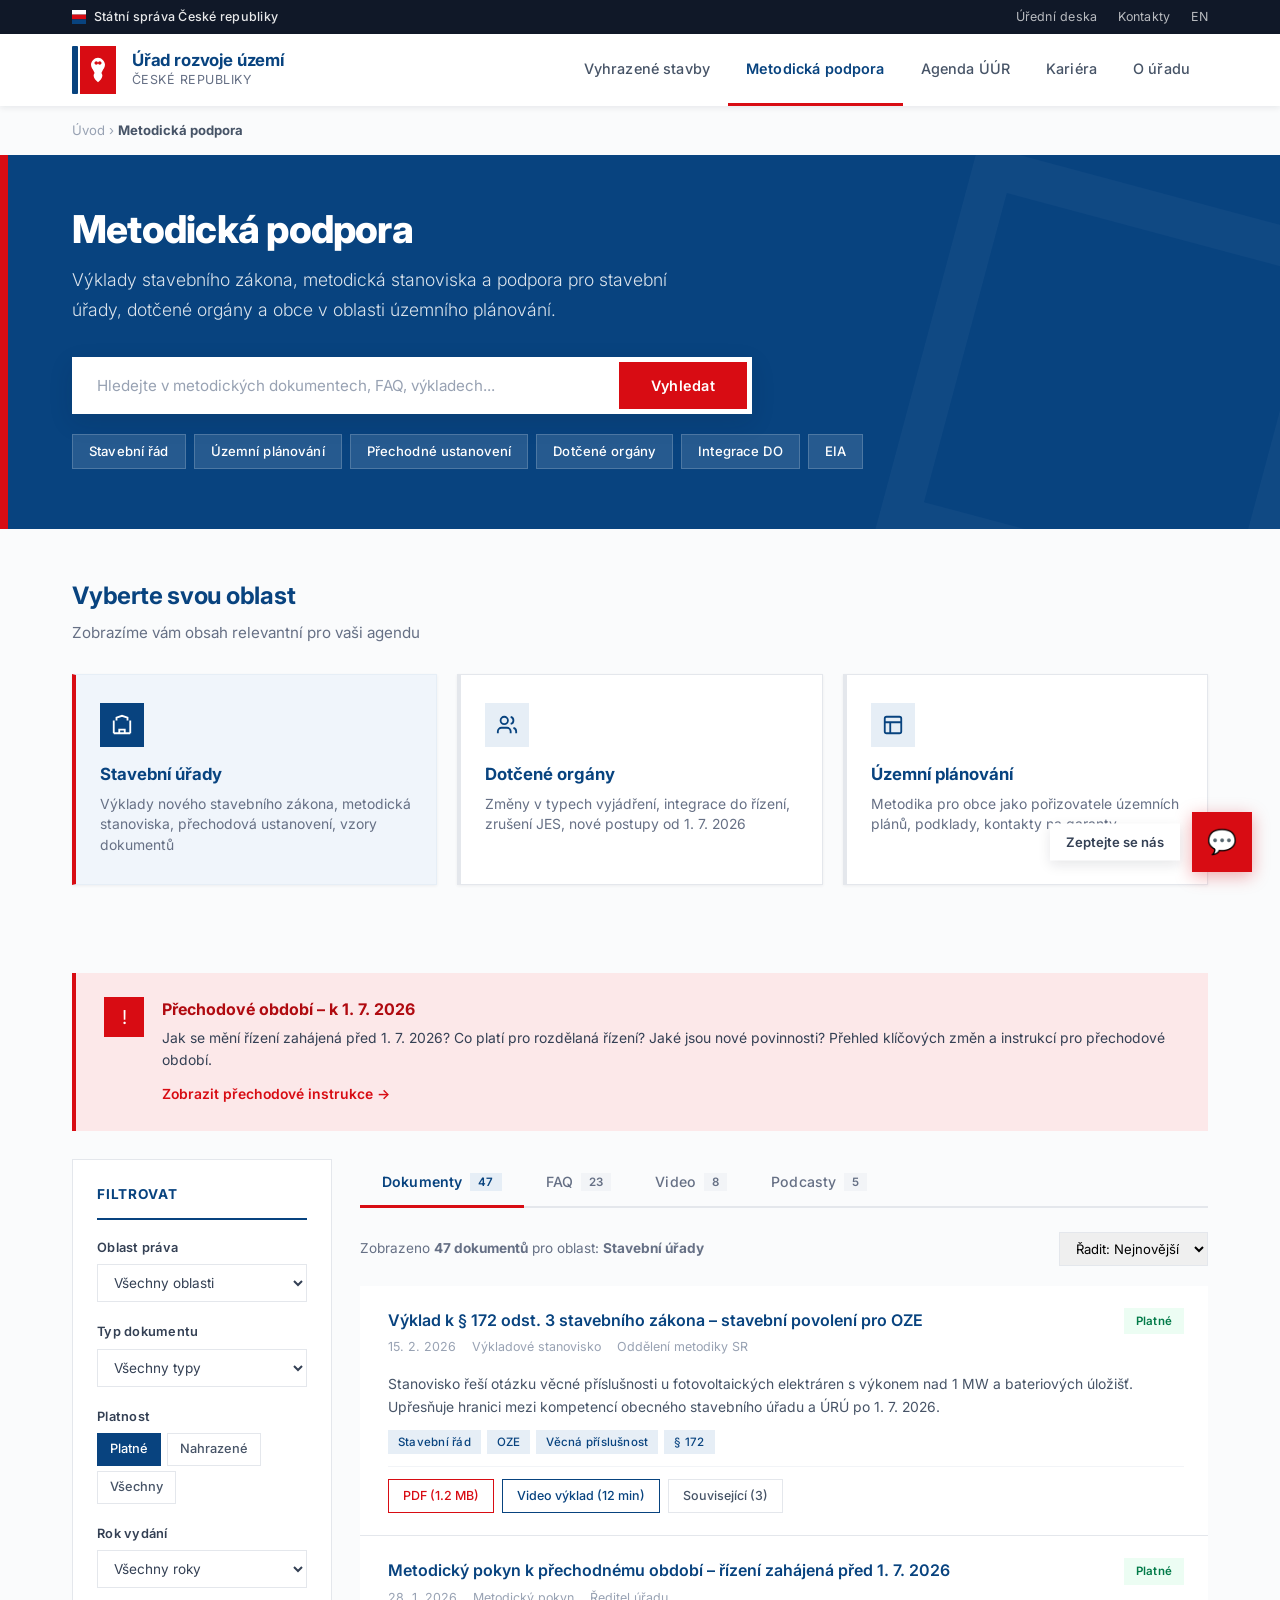
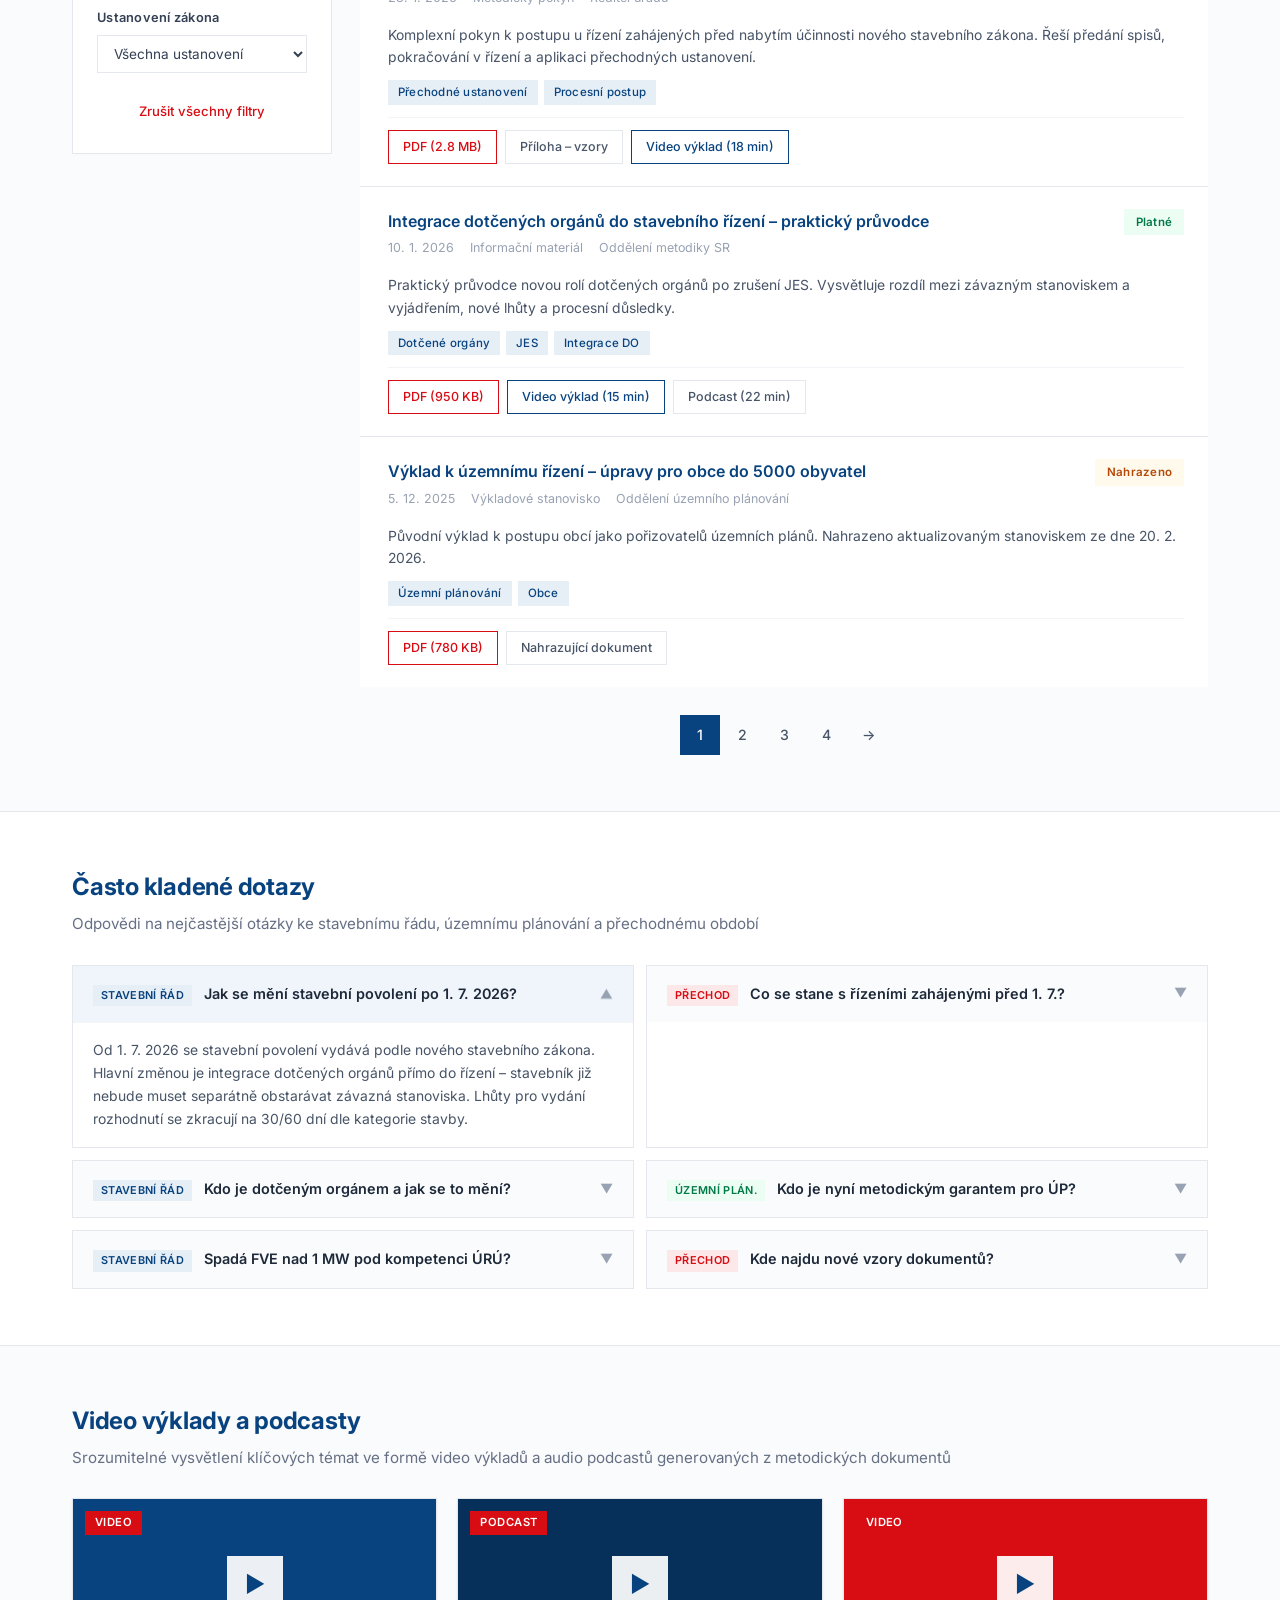
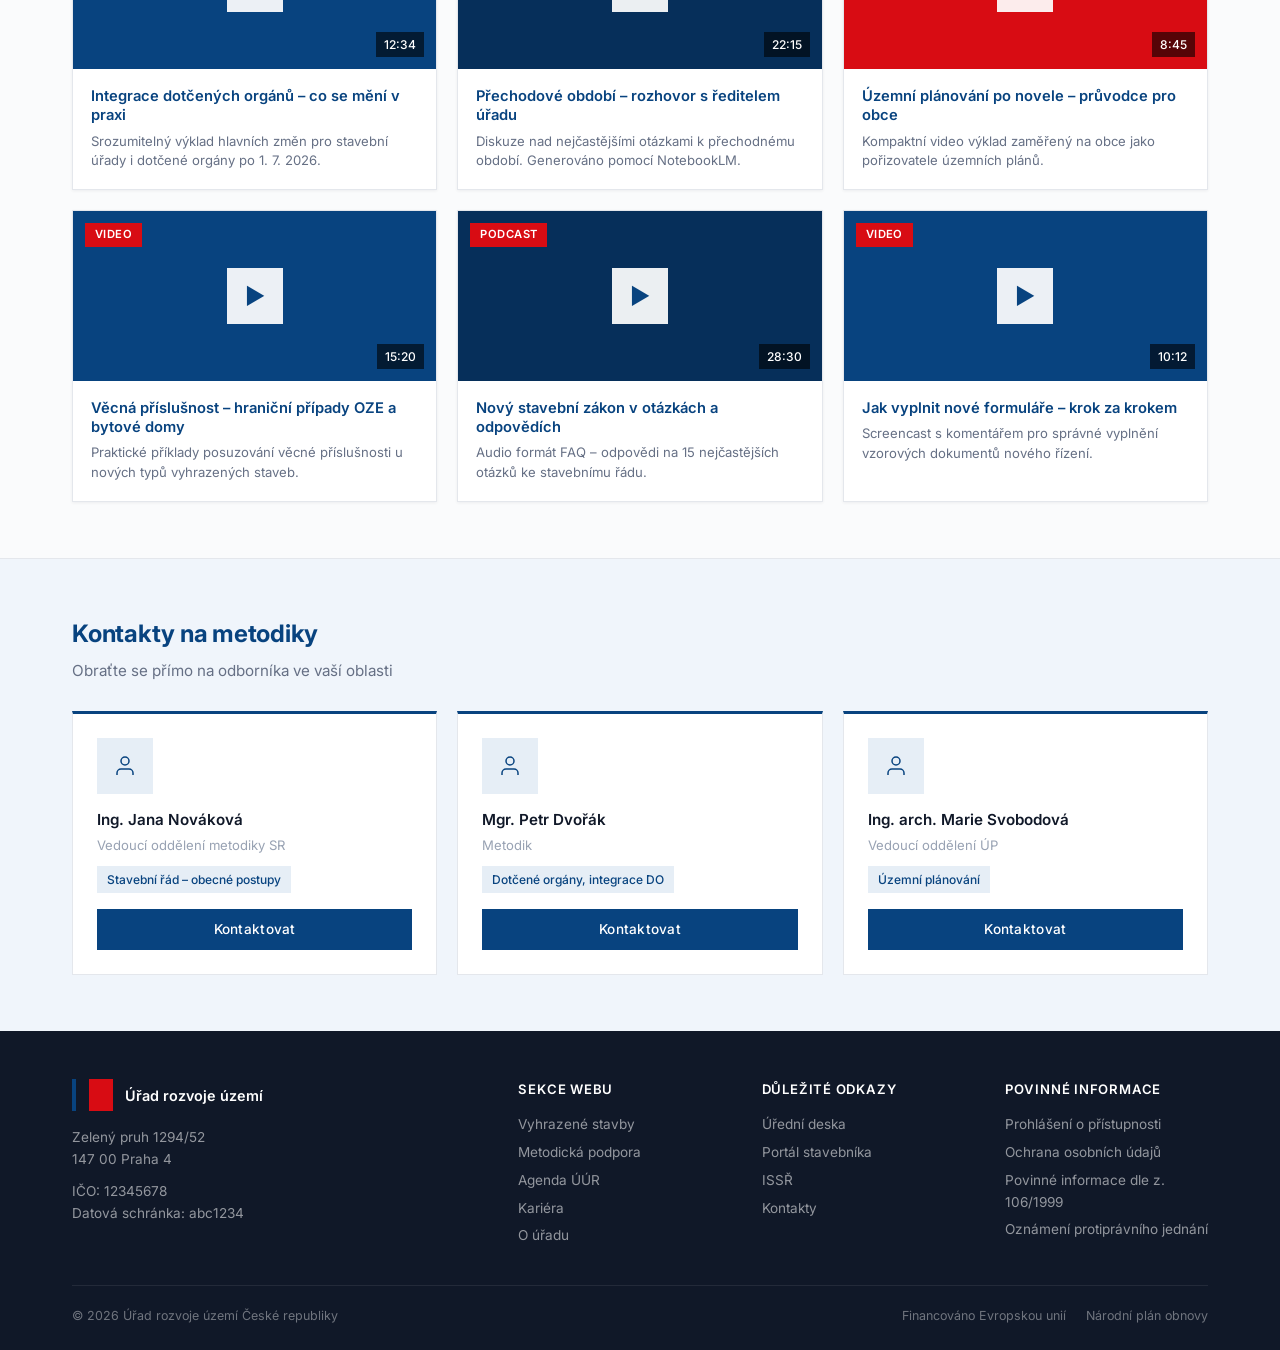
==== commit edf8a8c0: "Add files via upload" ====
--- a/metodika-mockup.html
+++ b/metodika-mockup.html
@@ -4,58 +4,106 @@
     <meta charset="UTF-8">
     <meta name="viewport" content="width=device-width, initial-scale=1.0">
     <title>ÚRÚ – Metodická podpora</title>
+    <!-- Czechia Sans™ není veřejně dostupný webfont – v produkci nahradit za Czechia Sans.
+         Pro mockup používáme Inter jako nejbližší aproximaci geometrického monolineárního fontu. -->
+    <link rel="preconnect" href="https://fonts.googleapis.com">
+    <link rel="preconnect" href="https://fonts.gstatic.com" crossorigin>
+    <link href="https://fonts.googleapis.com/css2?family=Inter:wght@300;400;500;600;700;800&display=swap" rel="stylesheet">
     <style>
+        /* ============================================================
+           JVS České republiky – barevný systém
+           Červená:  #d80c13  (Pantone 485 C)
+           Modrá:   #08437f  (Pantone Reflex Blue C)
+           Bílá:    #ffffff
+           ============================================================ */
         :root {
-            --primary: #1a3a5c;
-            --primary-light: #2a5a8c;
-            --accent: #c8102e;
-            --accent-light: #e8304e;
-            --bg: #f5f7fa;
+            --cz-red: #d80c13;
+            --cz-red-dark: #b00a10;
+            --cz-red-light: #fce8e9;
+            --cz-blue: #08437f;
+            --cz-blue-dark: #062f5a;
+            --cz-blue-light: #e6eef6;
+            --cz-blue-pale: #f0f5fb;
             --white: #ffffff;
-            --gray-100: #f0f2f5;
-            --gray-200: #e1e5eb;
-            --gray-300: #c4cbd6;
-            --gray-500: #6b7a8d;
-            --gray-700: #3d4f63;
-            --gray-900: #1a2332;
-            --success: #28a745;
-            --warning: #ffc107;
-            --info: #17a2b8;
-            --radius: 8px;
-            --radius-lg: 12px;
-            --shadow: 0 2px 8px rgba(0,0,0,0.08);
-            --shadow-lg: 0 4px 20px rgba(0,0,0,0.12);
-            --transition: 0.2s ease;
+            --gray-50: #fafbfc;
+            --gray-100: #f2f4f7;
+            --gray-200: #e4e7ec;
+            --gray-300: #cdd3dc;
+            --gray-400: #98a2b3;
+            --gray-500: #667085;
+            --gray-600: #475467;
+            --gray-700: #344054;
+            --gray-800: #1d2939;
+            --gray-900: #101828;
+            --success: #12b76a;
+            --warning: #f79009;
+            --shadow-sm: 0 1px 3px rgba(16,24,40,0.06);
+            --shadow: 0 2px 6px rgba(16,24,40,0.08);
+            --shadow-md: 0 4px 12px rgba(16,24,40,0.10);
+            --shadow-lg: 0 8px 24px rgba(16,24,40,0.12);
+            --transition: 0.15s ease;
         }
 
         * { margin: 0; padding: 0; box-sizing: border-box; }
 
         body {
-            font-family: 'Segoe UI', system-ui, -apple-system, sans-serif;
-            background: var(--bg);
+            font-family: 'Inter', system-ui, -apple-system, sans-serif;
+            background: var(--gray-50);
             color: var(--gray-900);
             line-height: 1.6;
+            -webkit-font-smoothing: antialiased;
+        }
+
+        .container { max-width: 1200px; margin: 0 auto; padding: 0 32px; }
+
+        /* ===== UTILITY: Modrý vertikální pruh — klíčový prvek JVS ===== */
+        .jvs-stripe {
+            position: relative;
+        }
+        .jvs-stripe::before {
+            content: '';
+            position: absolute;
+            left: 0;
+            top: 0;
+            bottom: 0;
+            width: 4px;
+            background: var(--cz-blue);
         }
 
         /* ===== TOP BAR ===== */
         .top-bar {
-            background: var(--primary);
-            color: white;
-            font-size: 0.8rem;
-            padding: 6px 0;
+            background: var(--gray-900);
+            color: rgba(255,255,255,0.7);
+            font-size: 0.78rem;
+            padding: 7px 0;
+            letter-spacing: 0.02em;
         }
         .top-bar .container {
             display: flex;
-            justify-content: flex-end;
+            justify-content: space-between;
+            align-items: center;
+        }
+        .top-bar-left {
+            display: flex;
             gap: 20px;
         }
-        .top-bar a { color: rgba(255,255,255,0.8); text-decoration: none; }
+        .top-bar a {
+            color: rgba(255,255,255,0.7);
+            text-decoration: none;
+            transition: var(--transition);
+        }
         .top-bar a:hover { color: white; }
+        .top-bar .gov-label {
+            font-weight: 500;
+            color: rgba(255,255,255,0.9);
+            display: flex;
+            align-items: center;
+            gap: 8px;
+        }
 
         /* ===== HEADER ===== */
         header {
             background: var(--white);
-            border-bottom: 3px solid var(--accent);
             position: sticky;
             top: 0;
             z-index: 100;
@@ -65,147 +113,216 @@
             display: flex;
             align-items: center;
             justify-content: space-between;
-            padding: 16px 0;
+            padding: 0;
+            height: 72px;
         }
         .logo {
             display: flex;
             align-items: center;
-            gap: 14px;
+            gap: 16px;
             text-decoration: none;
-            color: var(--primary);
-        }
-        .logo-icon {
-            width: 48px;
+            color: var(--gray-900);
+        }
+        /* JVS logo: modrý pruh + červený štít se lvem */
+        .logo-mark {
+            display: flex;
+            align-items: stretch;
             height: 48px;
-            background: var(--primary);
-            border-radius: 8px;
+            gap: 0;
+        }
+        .logo-stripe {
+            width: 6px;
+            background: var(--cz-blue);
+            border-radius: 1px;
+        }
+        .logo-shield {
+            width: 36px;
+            height: 48px;
+            background: var(--cz-red);
             display: flex;
             align-items: center;
             justify-content: center;
-            color: white;
+            margin-left: 2px;
+            position: relative;
+        }
+        .logo-shield svg {
+            width: 22px;
+            height: 28px;
+            fill: white;
+        }
+        .logo-text {
+            display: flex;
+            flex-direction: column;
+            justify-content: center;
+        }
+        .logo-text .institution {
+            font-size: 1.05rem;
             font-weight: 700;
-            font-size: 1.1rem;
-        }
-        .logo-text { font-size: 1.1rem; }
-        .logo-text strong { display: block; font-size: 1.2rem; }
-        .logo-text span { font-size: 0.8rem; color: var(--gray-500); }
-
+            color: var(--cz-blue);
+            line-height: 1.2;
+            letter-spacing: -0.01em;
+        }
+        .logo-text .country {
+            font-size: 0.78rem;
+            font-weight: 400;
+            color: var(--gray-500);
+            letter-spacing: 0.04em;
+            text-transform: uppercase;
+        }
+
+        nav { display: flex; align-items: center; }
         nav ul {
             display: flex;
             list-style: none;
-            gap: 4px;
+            gap: 0;
         }
         nav a {
-            display: block;
-            padding: 10px 16px;
+            display: flex;
+            align-items: center;
+            height: 72px;
+            padding: 0 18px;
             text-decoration: none;
-            color: var(--gray-700);
-            border-radius: var(--radius);
-            font-size: 0.95rem;
+            color: var(--gray-600);
+            font-size: 0.9rem;
             font-weight: 500;
             transition: var(--transition);
-        }
-        nav a:hover { background: var(--gray-100); color: var(--primary); }
+            border-bottom: 3px solid transparent;
+            letter-spacing: 0.01em;
+        }
+        nav a:hover {
+            color: var(--cz-blue);
+            border-bottom-color: var(--cz-blue);
+            background: var(--cz-blue-pale);
+        }
         nav a.active {
-            background: var(--primary);
-            color: white;
-        }
-
-        .container { max-width: 1200px; margin: 0 auto; padding: 0 24px; }
+            color: var(--cz-blue);
+            border-bottom-color: var(--cz-red);
+            font-weight: 600;
+        }
+
+        /* ===== BREADCRUMB ===== */
+        .breadcrumb {
+            padding: 14px 0;
+            font-size: 0.82rem;
+            color: var(--gray-400);
+        }
+        .breadcrumb a { color: var(--gray-400); text-decoration: none; }
+        .breadcrumb a:hover { color: var(--cz-blue); }
+        .breadcrumb strong { color: var(--gray-600); }
 
         /* ===== HERO ===== */
         .hero {
-            background: linear-gradient(135deg, var(--primary) 0%, var(--primary-light) 100%);
+            background: var(--cz-blue);
             color: white;
-            padding: 48px 0 56px;
+            padding: 52px 0 60px;
             position: relative;
             overflow: hidden;
+        }
+        /* Dekorativní motiv: velký modrý pruh v pozadí */
+        .hero::before {
+            content: '';
+            position: absolute;
+            left: 0;
+            top: 0;
+            bottom: 0;
+            width: 8px;
+            background: var(--cz-red);
         }
         .hero::after {
             content: '';
             position: absolute;
-            right: -100px;
-            top: -100px;
-            width: 400px;
-            height: 400px;
-            background: rgba(255,255,255,0.04);
-            border-radius: 50%;
+            right: -40px;
+            bottom: -60px;
+            width: 320px;
+            height: 320px;
+            border: 40px solid rgba(255,255,255,0.03);
+            border-radius: 0;
+            transform: rotate(15deg);
         }
         .hero h1 {
-            font-size: 2.2rem;
-            margin-bottom: 12px;
-            font-weight: 700;
+            font-size: 2.4rem;
+            margin-bottom: 14px;
+            font-weight: 800;
+            letter-spacing: -0.02em;
+            line-height: 1.15;
         }
         .hero p {
-            font-size: 1.15rem;
-            opacity: 0.9;
-            max-width: 680px;
-            margin-bottom: 28px;
+            font-size: 1.1rem;
+            opacity: 0.85;
+            max-width: 640px;
+            margin-bottom: 32px;
+            font-weight: 300;
+            line-height: 1.7;
         }
 
         /* ===== SEARCH BAR ===== */
         .search-bar {
             background: var(--white);
-            border-radius: var(--radius-lg);
-            padding: 6px;
-            display: flex;
+            padding: 5px;
+            display: flex;
+            max-width: 680px;
             box-shadow: var(--shadow-lg);
-            max-width: 700px;
         }
         .search-bar input {
             flex: 1;
             border: none;
             padding: 14px 20px;
-            font-size: 1rem;
+            font-size: 0.95rem;
+            font-family: inherit;
             outline: none;
-            border-radius: var(--radius);
             background: transparent;
-        }
+            color: var(--gray-900);
+        }
+        .search-bar input::placeholder { color: var(--gray-400); }
         .search-bar button {
-            background: var(--accent);
+            background: var(--cz-red);
             color: white;
             border: none;
-            padding: 14px 28px;
-            border-radius: var(--radius);
-            font-size: 1rem;
+            padding: 14px 32px;
+            font-size: 0.9rem;
             font-weight: 600;
+            font-family: inherit;
             cursor: pointer;
             transition: var(--transition);
-        }
-        .search-bar button:hover { background: var(--accent-light); }
+            letter-spacing: 0.02em;
+        }
+        .search-bar button:hover { background: var(--cz-red-dark); }
 
         .hero-tags {
-            margin-top: 16px;
+            margin-top: 20px;
             display: flex;
             gap: 8px;
             flex-wrap: wrap;
         }
         .hero-tag {
-            background: rgba(255,255,255,0.15);
+            background: rgba(255,255,255,0.12);
             color: white;
-            padding: 6px 14px;
-            border-radius: 20px;
-            font-size: 0.85rem;
+            padding: 6px 16px;
+            font-size: 0.82rem;
             cursor: pointer;
             transition: var(--transition);
-            border: 1px solid rgba(255,255,255,0.2);
-        }
-        .hero-tag:hover { background: rgba(255,255,255,0.25); }
-
-        /* ===== AUDIENCE TABS ===== */
-        .audience-section { padding: 40px 0; }
-        .section-intro {
-            text-align: center;
-            margin-bottom: 32px;
-        }
+            border: 1px solid rgba(255,255,255,0.18);
+            font-weight: 500;
+            letter-spacing: 0.01em;
+        }
+        .hero-tag:hover {
+            background: rgba(255,255,255,0.22);
+            border-color: rgba(255,255,255,0.3);
+        }
+
+        /* ===== AUDIENCE SECTION ===== */
+        .audience-section { padding: 48px 0; }
+        .section-intro { margin-bottom: 28px; }
         .section-intro h2 {
-            font-size: 1.6rem;
-            color: var(--primary);
-            margin-bottom: 8px;
+            font-size: 1.5rem;
+            color: var(--cz-blue);
+            margin-bottom: 6px;
+            font-weight: 700;
+            letter-spacing: -0.01em;
         }
         .section-intro p {
             color: var(--gray-500);
-            font-size: 1.05rem;
+            font-size: 0.95rem;
         }
 
         .audience-cards {
@@ -216,302 +333,407 @@
         }
         .audience-card {
             background: var(--white);
-            border-radius: var(--radius-lg);
             padding: 28px 24px;
             cursor: pointer;
             transition: var(--transition);
-            border: 2px solid transparent;
-            box-shadow: var(--shadow);
+            border: 1px solid var(--gray-200);
+            border-left: 4px solid var(--gray-200);
+            box-shadow: var(--shadow-sm);
         }
         .audience-card:hover {
-            border-color: var(--primary);
-            transform: translateY(-2px);
-            box-shadow: var(--shadow-lg);
+            border-left-color: var(--cz-blue);
+            box-shadow: var(--shadow-md);
+            transform: translateY(-1px);
         }
         .audience-card.active {
-            border-color: var(--primary);
-            background: linear-gradient(to bottom, rgba(26,58,92,0.04), var(--white));
-        }
-        .audience-card .icon {
-            width: 48px;
-            height: 48px;
-            border-radius: 10px;
+            border-left-color: var(--cz-red);
+            background: var(--cz-blue-pale);
+            border-color: var(--cz-blue-light);
+            border-left-color: var(--cz-red);
+        }
+        .audience-card .card-icon {
+            width: 44px;
+            height: 44px;
             display: flex;
             align-items: center;
             justify-content: center;
-            font-size: 1.5rem;
             margin-bottom: 14px;
-        }
-        .audience-card:nth-child(1) .icon { background: #e8f4fd; }
-        .audience-card:nth-child(2) .icon { background: #fef3e2; }
-        .audience-card:nth-child(3) .icon { background: #e8f5e9; }
-        .audience-card h3 { font-size: 1.1rem; margin-bottom: 6px; color: var(--primary); }
-        .audience-card p { font-size: 0.9rem; color: var(--gray-500); }
+            background: var(--cz-blue-light);
+            color: var(--cz-blue);
+        }
+        .audience-card.active .card-icon {
+            background: var(--cz-blue);
+            color: white;
+        }
+        .audience-card h3 {
+            font-size: 1.05rem;
+            margin-bottom: 6px;
+            color: var(--cz-blue);
+            font-weight: 700;
+        }
+        .audience-card p { font-size: 0.87rem; color: var(--gray-500); line-height: 1.5; }
 
         /* ===== CONTENT GRID ===== */
-        .content-section { padding: 0 0 50px; }
-
+        .content-section { padding: 0 0 56px; }
         .content-grid {
             display: grid;
-            grid-template-columns: 280px 1fr;
+            grid-template-columns: 260px 1fr;
             gap: 28px;
         }
 
-        /* SIDEBAR FILTERS */
+        /* SIDEBAR */
         .sidebar {
             background: var(--white);
-            border-radius: var(--radius-lg);
+            border: 1px solid var(--gray-200);
             padding: 24px;
-            box-shadow: var(--shadow);
             position: sticky;
-            top: 100px;
+            top: 90px;
             height: fit-content;
         }
         .sidebar h3 {
-            font-size: 1rem;
-            color: var(--primary);
-            margin-bottom: 16px;
-            padding-bottom: 10px;
-            border-bottom: 2px solid var(--gray-200);
+            font-size: 0.85rem;
+            color: var(--cz-blue);
+            margin-bottom: 18px;
+            padding-bottom: 12px;
+            border-bottom: 2px solid var(--cz-blue);
+            text-transform: uppercase;
+            letter-spacing: 0.06em;
+            font-weight: 700;
         }
         .filter-group { margin-bottom: 20px; }
         .filter-group label {
             display: block;
-            font-size: 0.85rem;
+            font-size: 0.8rem;
             font-weight: 600;
             color: var(--gray-700);
-            margin-bottom: 8px;
+            margin-bottom: 6px;
+            letter-spacing: 0.02em;
         }
         .filter-group select {
             width: 100%;
-            padding: 10px 12px;
+            padding: 9px 12px;
             border: 1px solid var(--gray-200);
-            border-radius: var(--radius);
-            font-size: 0.9rem;
+            font-size: 0.85rem;
+            font-family: inherit;
             background: var(--white);
             color: var(--gray-700);
             cursor: pointer;
-        }
-        .filter-tags {
-            display: flex;
-            flex-wrap: wrap;
-            gap: 6px;
-        }
+            transition: var(--transition);
+        }
+        .filter-group select:focus {
+            border-color: var(--cz-blue);
+            outline: 2px solid var(--cz-blue-light);
+        }
+        .filter-tags { display: flex; flex-wrap: wrap; gap: 6px; }
         .filter-tag {
-            padding: 6px 12px;
+            padding: 5px 12px;
             border: 1px solid var(--gray-200);
-            border-radius: 20px;
             font-size: 0.8rem;
             cursor: pointer;
             transition: var(--transition);
-            color: var(--gray-700);
+            color: var(--gray-600);
             background: var(--white);
-        }
-        .filter-tag:hover, .filter-tag.active {
-            background: var(--primary);
+            font-weight: 500;
+        }
+        .filter-tag:hover { border-color: var(--cz-blue); color: var(--cz-blue); }
+        .filter-tag.active {
+            background: var(--cz-blue);
             color: white;
-            border-color: var(--primary);
+            border-color: var(--cz-blue);
         }
         .filter-reset {
             display: block;
             text-align: center;
             padding: 10px;
-            color: var(--accent);
-            font-size: 0.85rem;
+            color: var(--cz-red);
+            font-size: 0.82rem;
             cursor: pointer;
             border: none;
             background: none;
             width: 100%;
-            margin-top: 10px;
-        }
-
-        /* MAIN CONTENT */
-        .main-content {}
-
-        /* Tab navigation for content types */
+            margin-top: 12px;
+            font-family: inherit;
+            font-weight: 500;
+        }
+        .filter-reset:hover { text-decoration: underline; }
+
+        /* CONTENT TABS */
         .content-tabs {
             display: flex;
-            gap: 4px;
+            gap: 0;
             margin-bottom: 24px;
-            background: var(--white);
-            border-radius: var(--radius-lg);
-            padding: 6px;
-            box-shadow: var(--shadow);
+            border-bottom: 2px solid var(--gray-200);
         }
         .content-tab {
-            padding: 12px 20px;
-            border-radius: var(--radius);
+            padding: 14px 22px;
             cursor: pointer;
-            font-size: 0.9rem;
+            font-size: 0.88rem;
             font-weight: 500;
             color: var(--gray-500);
             transition: var(--transition);
             border: none;
             background: none;
+            font-family: inherit;
             display: flex;
             align-items: center;
             gap: 8px;
-        }
-        .content-tab:hover { background: var(--gray-100); color: var(--gray-700); }
-        .content-tab.active { background: var(--primary); color: white; }
+            border-bottom: 3px solid transparent;
+            margin-bottom: -2px;
+            letter-spacing: 0.01em;
+        }
+        .content-tab:hover { color: var(--cz-blue); }
+        .content-tab.active {
+            color: var(--cz-blue);
+            border-bottom-color: var(--cz-red);
+            font-weight: 600;
+        }
         .content-tab .badge {
-            background: rgba(255,255,255,0.2);
+            background: var(--gray-100);
             padding: 2px 8px;
-            border-radius: 10px;
-            font-size: 0.75rem;
-        }
-        .content-tab.active .badge { background: rgba(255,255,255,0.25); }
-
-        /* Document cards */
-        .doc-list { display: flex; flex-direction: column; gap: 16px; }
-
+            font-size: 0.72rem;
+            font-weight: 600;
+            color: var(--gray-500);
+        }
+        .content-tab.active .badge {
+            background: var(--cz-blue-light);
+            color: var(--cz-blue);
+        }
+
+        /* RESULTS BAR */
+        .results-bar {
+            display: flex;
+            justify-content: space-between;
+            align-items: center;
+            margin-bottom: 20px;
+            font-size: 0.85rem;
+            color: var(--gray-500);
+        }
+        .results-bar select {
+            padding: 7px 12px;
+            border: 1px solid var(--gray-200);
+            font-size: 0.82rem;
+            font-family: inherit;
+        }
+
+        /* TRANSITION BANNER */
+        .transition-banner {
+            background: var(--cz-red-light);
+            border-left: 4px solid var(--cz-red);
+            padding: 24px 28px;
+            margin-bottom: 28px;
+            display: flex;
+            gap: 18px;
+            align-items: flex-start;
+        }
+        .transition-banner .banner-icon {
+            width: 40px;
+            height: 40px;
+            background: var(--cz-red);
+            color: white;
+            display: flex;
+            align-items: center;
+            justify-content: center;
+            font-size: 1.2rem;
+            flex-shrink: 0;
+        }
+        .transition-banner h3 {
+            font-size: 1rem;
+            color: var(--cz-red-dark);
+            margin-bottom: 4px;
+            font-weight: 700;
+        }
+        .transition-banner p {
+            font-size: 0.87rem;
+            color: var(--gray-700);
+            margin-bottom: 10px;
+        }
+        .transition-banner a {
+            color: var(--cz-red);
+            font-weight: 600;
+            text-decoration: none;
+            font-size: 0.87rem;
+        }
+        .transition-banner a:hover { text-decoration: underline; }
+
+        /* DOCUMENT CARDS */
+        .doc-list { display: flex; flex-direction: column; gap: 1px; background: var(--gray-200); }
         .doc-card {
             background: var(--white);
-            border-radius: var(--radius-lg);
-            padding: 24px;
-            box-shadow: var(--shadow);
+            padding: 22px 24px;
             transition: var(--transition);
             border-left: 4px solid transparent;
         }
         .doc-card:hover {
-            box-shadow: var(--shadow-lg);
-            border-left-color: var(--primary);
+            background: var(--cz-blue-pale);
+            border-left-color: var(--cz-blue);
         }
         .doc-card-header {
             display: flex;
             justify-content: space-between;
             align-items: flex-start;
-            margin-bottom: 10px;
+            margin-bottom: 8px;
         }
         .doc-card h4 {
-            font-size: 1.05rem;
-            color: var(--primary);
+            font-size: 1rem;
+            color: var(--cz-blue);
             margin-bottom: 4px;
-        }
-        .doc-card h4 a {
-            color: inherit;
-            text-decoration: none;
-        }
+            font-weight: 600;
+        }
+        .doc-card h4 a { color: inherit; text-decoration: none; }
         .doc-card h4 a:hover { text-decoration: underline; }
         .doc-meta {
             display: flex;
             gap: 16px;
-            font-size: 0.8rem;
-            color: var(--gray-500);
-            margin-bottom: 10px;
+            font-size: 0.78rem;
+            color: var(--gray-400);
+            margin-bottom: 8px;
         }
         .doc-meta span { display: flex; align-items: center; gap: 4px; }
         .doc-excerpt {
-            font-size: 0.9rem;
-            color: var(--gray-700);
-            margin-bottom: 14px;
-            line-height: 1.5;
+            font-size: 0.87rem;
+            color: var(--gray-600);
+            margin-bottom: 12px;
+            line-height: 1.6;
         }
         .doc-tags { display: flex; gap: 6px; flex-wrap: wrap; }
         .doc-tag {
-            padding: 4px 10px;
-            background: var(--gray-100);
-            border-radius: 4px;
-            font-size: 0.75rem;
-            color: var(--gray-500);
+            padding: 3px 10px;
+            background: var(--cz-blue-light);
+            font-size: 0.72rem;
+            color: var(--cz-blue);
+            font-weight: 500;
+            letter-spacing: 0.02em;
         }
         .doc-status {
             padding: 4px 12px;
-            border-radius: 4px;
-            font-size: 0.75rem;
+            font-size: 0.72rem;
             font-weight: 600;
             white-space: nowrap;
-        }
-        .doc-status.platne { background: #e8f5e9; color: #2e7d32; }
-        .doc-status.nahrazene { background: #fff3e0; color: #e65100; }
+            letter-spacing: 0.02em;
+        }
+        .doc-status.platne { background: #ecfdf3; color: #027a48; }
+        .doc-status.nahrazene { background: #fffaeb; color: #b54708; }
         .doc-format {
             display: flex;
             gap: 8px;
-            margin-top: 14px;
-            padding-top: 14px;
+            margin-top: 12px;
+            padding-top: 12px;
             border-top: 1px solid var(--gray-100);
         }
         .format-btn {
             padding: 6px 14px;
-            border-radius: var(--radius);
-            font-size: 0.8rem;
+            font-size: 0.78rem;
             cursor: pointer;
             transition: var(--transition);
             border: 1px solid var(--gray-200);
             background: var(--white);
-            color: var(--gray-700);
+            color: var(--gray-600);
             display: flex;
             align-items: center;
             gap: 6px;
             text-decoration: none;
+            font-family: inherit;
+            font-weight: 500;
         }
         .format-btn:hover { background: var(--gray-100); }
-        .format-btn.pdf { border-color: #c62828; color: #c62828; }
-        .format-btn.video { border-color: var(--primary); color: var(--primary); }
+        .format-btn.pdf { border-color: var(--cz-red); color: var(--cz-red); }
+        .format-btn.pdf:hover { background: var(--cz-red-light); }
+        .format-btn.video { border-color: var(--cz-blue); color: var(--cz-blue); }
+        .format-btn.video:hover { background: var(--cz-blue-light); }
+
+        /* PAGINATION */
+        .pagination {
+            display: flex;
+            justify-content: center;
+            gap: 2px;
+            margin-top: 28px;
+        }
+        .pagination a {
+            display: flex;
+            align-items: center;
+            justify-content: center;
+            width: 40px;
+            height: 40px;
+            text-decoration: none;
+            color: var(--gray-600);
+            font-size: 0.88rem;
+            transition: var(--transition);
+            font-weight: 500;
+        }
+        .pagination a:hover { background: var(--cz-blue-light); color: var(--cz-blue); }
+        .pagination a.active { background: var(--cz-blue); color: white; }
 
         /* ===== FAQ SECTION ===== */
         .faq-section {
-            padding: 50px 0;
+            padding: 56px 0;
             background: var(--white);
+            border-top: 1px solid var(--gray-200);
         }
         .faq-grid {
             display: grid;
             grid-template-columns: 1fr 1fr;
-            gap: 16px;
+            gap: 12px;
         }
         .faq-item {
             border: 1px solid var(--gray-200);
-            border-radius: var(--radius-lg);
             overflow: hidden;
             transition: var(--transition);
         }
-        .faq-item:hover { border-color: var(--primary-light); }
+        .faq-item:hover { border-color: var(--cz-blue-light); }
         .faq-question {
-            padding: 18px 20px;
+            padding: 16px 20px;
             font-weight: 600;
-            font-size: 0.95rem;
-            color: var(--gray-900);
+            font-size: 0.9rem;
+            color: var(--gray-800);
             cursor: pointer;
             display: flex;
             justify-content: space-between;
             align-items: center;
-            background: var(--gray-100);
-            transition: var(--transition);
-        }
-        .faq-question:hover { background: var(--gray-200); }
+            background: var(--gray-50);
+            transition: var(--transition);
+            gap: 12px;
+        }
+        .faq-question:hover { background: var(--cz-blue-pale); }
         .faq-question .arrow {
-            font-size: 1.2rem;
-            color: var(--gray-500);
-            transition: var(--transition);
+            font-size: 0.8rem;
+            color: var(--gray-400);
+            transition: var(--transition);
+            flex-shrink: 0;
         }
         .faq-answer {
             padding: 0 20px;
             max-height: 0;
             overflow: hidden;
             transition: max-height 0.3s ease, padding 0.3s ease;
-            font-size: 0.9rem;
-            color: var(--gray-700);
-            line-height: 1.6;
+            font-size: 0.87rem;
+            color: var(--gray-600);
+            line-height: 1.65;
         }
         .faq-item.open .faq-answer {
             max-height: 300px;
             padding: 16px 20px;
-        }
+            border-top: 1px solid var(--gray-100);
+        }
+        .faq-item.open .faq-question { background: var(--cz-blue-pale); }
         .faq-item.open .arrow { transform: rotate(180deg); }
         .faq-category-tag {
             display: inline-block;
             padding: 2px 8px;
-            border-radius: 4px;
-            font-size: 0.7rem;
+            font-size: 0.68rem;
             font-weight: 600;
             margin-right: 8px;
-        }
-        .faq-category-tag.sr { background: #e8f4fd; color: #1565c0; }
-        .faq-category-tag.up { background: #e8f5e9; color: #2e7d32; }
-        .faq-category-tag.prechod { background: #fff3e0; color: #e65100; }
+            letter-spacing: 0.03em;
+            text-transform: uppercase;
+        }
+        .faq-category-tag.sr { background: var(--cz-blue-light); color: var(--cz-blue); }
+        .faq-category-tag.up { background: #ecfdf3; color: #027a48; }
+        .faq-category-tag.prechod { background: var(--cz-red-light); color: var(--cz-red); }
 
         /* ===== MULTIMEDIA SECTION ===== */
-        .multimedia-section { padding: 50px 0; }
+        .multimedia-section {
+            padding: 56px 0;
+            border-top: 1px solid var(--gray-200);
+        }
         .media-grid {
             display: grid;
             grid-template-columns: repeat(3, 1fr);
@@ -519,60 +741,128 @@
         }
         .media-card {
             background: var(--white);
-            border-radius: var(--radius-lg);
             overflow: hidden;
-            box-shadow: var(--shadow);
+            box-shadow: var(--shadow-sm);
+            border: 1px solid var(--gray-200);
             transition: var(--transition);
         }
         .media-card:hover {
-            transform: translateY(-3px);
-            box-shadow: var(--shadow-lg);
+            box-shadow: var(--shadow-md);
+            transform: translateY(-2px);
         }
         .media-thumbnail {
-            height: 180px;
-            background: linear-gradient(135deg, var(--primary) 0%, var(--primary-light) 100%);
+            height: 170px;
+            background: var(--cz-blue);
             display: flex;
             align-items: center;
             justify-content: center;
             position: relative;
         }
+        .media-thumbnail.podcast { background: var(--cz-blue-dark); }
         .play-btn {
-            width: 60px;
-            height: 60px;
-            background: rgba(255,255,255,0.9);
-            border-radius: 50%;
+            width: 56px;
+            height: 56px;
+            background: rgba(255,255,255,0.92);
             display: flex;
             align-items: center;
             justify-content: center;
-            font-size: 1.5rem;
-            color: var(--primary);
+            font-size: 1.4rem;
+            color: var(--cz-blue);
             cursor: pointer;
-        }
+            transition: var(--transition);
+        }
+        .play-btn:hover { background: white; transform: scale(1.05); }
         .media-badge {
             position: absolute;
             top: 12px;
             left: 12px;
-            padding: 4px 10px;
-            background: rgba(0,0,0,0.6);
+            padding: 3px 10px;
+            background: var(--cz-red);
             color: white;
-            border-radius: 4px;
-            font-size: 0.75rem;
+            font-size: 0.7rem;
+            font-weight: 600;
+            letter-spacing: 0.04em;
+            text-transform: uppercase;
         }
         .media-duration {
             position: absolute;
             bottom: 12px;
             right: 12px;
-            padding: 4px 8px;
-            background: rgba(0,0,0,0.7);
+            padding: 3px 8px;
+            background: rgba(0,0,0,0.6);
             color: white;
-            border-radius: 4px;
             font-size: 0.75rem;
+            font-weight: 500;
         }
         .media-body { padding: 18px; }
-        .media-body h4 { font-size: 0.95rem; color: var(--primary); margin-bottom: 6px; }
-        .media-body p { font-size: 0.85rem; color: var(--gray-500); }
-
-        /* ===== CHATBOT WIDGET ===== */
+        .media-body h4 {
+            font-size: 0.92rem;
+            color: var(--cz-blue);
+            margin-bottom: 6px;
+            font-weight: 600;
+            line-height: 1.3;
+        }
+        .media-body p { font-size: 0.82rem; color: var(--gray-500); line-height: 1.5; }
+
+        /* ===== CONTACTS ===== */
+        .contacts-section {
+            padding: 56px 0;
+            background: var(--cz-blue-pale);
+            border-top: 1px solid var(--gray-200);
+        }
+        .contacts-grid {
+            display: grid;
+            grid-template-columns: repeat(3, 1fr);
+            gap: 20px;
+        }
+        .contact-card {
+            background: var(--white);
+            padding: 24px;
+            border: 1px solid var(--gray-200);
+            border-top: 3px solid var(--cz-blue);
+            transition: var(--transition);
+        }
+        .contact-card:hover {
+            box-shadow: var(--shadow-md);
+            transform: translateY(-2px);
+        }
+        .contact-avatar {
+            width: 56px;
+            height: 56px;
+            background: var(--cz-blue-light);
+            margin-bottom: 14px;
+            display: flex;
+            align-items: center;
+            justify-content: center;
+            font-size: 1.3rem;
+            color: var(--cz-blue);
+        }
+        .contact-card h4 { font-size: 0.95rem; color: var(--gray-900); margin-bottom: 2px; font-weight: 600; }
+        .contact-card .role { font-size: 0.82rem; color: var(--gray-400); margin-bottom: 10px; }
+        .contact-card .area {
+            display: inline-block;
+            padding: 4px 10px;
+            background: var(--cz-blue-light);
+            font-size: 0.75rem;
+            color: var(--cz-blue);
+            margin-bottom: 16px;
+            font-weight: 500;
+        }
+        .contact-link {
+            display: block;
+            padding: 10px 16px;
+            background: var(--cz-blue);
+            color: white;
+            text-decoration: none;
+            font-size: 0.85rem;
+            transition: var(--transition);
+            text-align: center;
+            font-weight: 500;
+            letter-spacing: 0.02em;
+        }
+        .contact-link:hover { background: var(--cz-blue-dark); }
+
+        /* ===== CHATBOT ===== */
         .chatbot-trigger {
             position: fixed;
             bottom: 28px;
@@ -580,34 +870,32 @@
             z-index: 1000;
         }
         .chatbot-btn {
-            width: 64px;
-            height: 64px;
-            border-radius: 50%;
-            background: var(--accent);
+            width: 60px;
+            height: 60px;
+            background: var(--cz-red);
             color: white;
             border: none;
-            font-size: 1.6rem;
+            font-size: 1.5rem;
             cursor: pointer;
-            box-shadow: 0 4px 16px rgba(200,16,46,0.4);
+            box-shadow: 0 4px 16px rgba(216,12,19,0.35);
             transition: var(--transition);
             display: flex;
             align-items: center;
             justify-content: center;
         }
-        .chatbot-btn:hover { transform: scale(1.08); }
+        .chatbot-btn:hover { transform: scale(1.05); background: var(--cz-red-dark); }
         .chatbot-label {
             position: absolute;
-            right: 76px;
+            right: 72px;
             top: 50%;
             transform: translateY(-50%);
             background: var(--white);
             padding: 8px 16px;
-            border-radius: var(--radius);
-            box-shadow: var(--shadow-lg);
-            font-size: 0.85rem;
+            box-shadow: var(--shadow-md);
+            font-size: 0.82rem;
             color: var(--gray-700);
             white-space: nowrap;
-            font-weight: 500;
+            font-weight: 600;
         }
 
         .chatbot-window {
@@ -617,23 +905,23 @@
             width: 400px;
             height: 520px;
             background: var(--white);
-            border-radius: var(--radius-lg);
-            box-shadow: 0 8px 40px rgba(0,0,0,0.2);
+            box-shadow: 0 8px 40px rgba(0,0,0,0.18);
             z-index: 1001;
             display: none;
             flex-direction: column;
             overflow: hidden;
+            border: 1px solid var(--gray-200);
         }
         .chatbot-window.open { display: flex; }
         .chat-header {
-            background: var(--primary);
+            background: var(--cz-blue);
             color: white;
             padding: 16px 20px;
             display: flex;
             justify-content: space-between;
             align-items: center;
         }
-        .chat-header h4 { font-size: 1rem; }
+        .chat-header h4 { font-size: 0.95rem; font-weight: 600; }
         .chat-close {
             background: none;
             border: none;
@@ -654,21 +942,18 @@
         .chat-message {
             max-width: 85%;
             padding: 12px 16px;
-            border-radius: 12px;
-            font-size: 0.9rem;
+            font-size: 0.87rem;
             line-height: 1.5;
         }
         .chat-message.bot {
             background: var(--gray-100);
-            color: var(--gray-900);
+            color: var(--gray-800);
             align-self: flex-start;
-            border-bottom-left-radius: 4px;
         }
         .chat-message.user {
-            background: var(--primary);
+            background: var(--cz-blue);
             color: white;
             align-self: flex-end;
-            border-bottom-right-radius: 4px;
         }
         .chat-suggestions {
             display: flex;
@@ -679,18 +964,19 @@
         .chat-suggestion {
             padding: 10px 14px;
             border: 1px solid var(--gray-200);
-            border-radius: var(--radius);
-            font-size: 0.85rem;
+            font-size: 0.82rem;
             cursor: pointer;
             transition: var(--transition);
             background: var(--white);
-            color: var(--gray-700);
+            color: var(--gray-600);
             text-align: left;
+            font-family: inherit;
+            font-weight: 500;
         }
         .chat-suggestion:hover {
-            background: var(--primary);
+            background: var(--cz-blue);
             color: white;
-            border-color: var(--primary);
+            border-color: var(--cz-blue);
         }
         .chat-input-area {
             padding: 14px;
@@ -702,191 +988,91 @@
             flex: 1;
             padding: 10px 14px;
             border: 1px solid var(--gray-200);
-            border-radius: var(--radius);
-            font-size: 0.9rem;
+            font-size: 0.87rem;
+            font-family: inherit;
             outline: none;
         }
-        .chat-input:focus { border-color: var(--primary); }
+        .chat-input:focus { border-color: var(--cz-blue); }
         .chat-send {
             padding: 10px 18px;
-            background: var(--primary);
+            background: var(--cz-blue);
             color: white;
             border: none;
-            border-radius: var(--radius);
             cursor: pointer;
             font-weight: 600;
         }
-
-        /* ===== TRANSITION BANNER ===== */
-        .transition-banner {
-            background: linear-gradient(135deg, #fff3e0, #ffe0b2);
-            border: 1px solid #ffb74d;
-            border-radius: var(--radius-lg);
-            padding: 28px;
-            margin-bottom: 28px;
-            display: flex;
-            gap: 20px;
-            align-items: flex-start;
-        }
-        .transition-banner .banner-icon {
-            font-size: 2rem;
-            flex-shrink: 0;
-        }
-        .transition-banner h3 {
-            font-size: 1.1rem;
-            color: #e65100;
-            margin-bottom: 6px;
-        }
-        .transition-banner p {
-            font-size: 0.9rem;
-            color: var(--gray-700);
-            margin-bottom: 12px;
-        }
-        .transition-banner a {
-            color: #e65100;
-            font-weight: 600;
-            text-decoration: none;
-        }
-        .transition-banner a:hover { text-decoration: underline; }
-
-        /* ===== CONTACT CARDS ===== */
-        .contacts-section { padding: 50px 0; background: var(--gray-100); }
-        .contacts-grid {
-            display: grid;
-            grid-template-columns: repeat(3, 1fr);
-            gap: 20px;
-        }
-        .contact-card {
-            background: var(--white);
-            border-radius: var(--radius-lg);
-            padding: 24px;
-            box-shadow: var(--shadow);
-            text-align: center;
-            transition: var(--transition);
-        }
-        .contact-card:hover {
-            box-shadow: var(--shadow-lg);
-            transform: translateY(-2px);
-        }
-        .contact-avatar {
-            width: 64px;
-            height: 64px;
-            border-radius: 50%;
-            background: var(--gray-200);
-            margin: 0 auto 14px;
-            display: flex;
-            align-items: center;
-            justify-content: center;
-            font-size: 1.5rem;
-            color: var(--gray-500);
-        }
-        .contact-card h4 { font-size: 1rem; color: var(--primary); margin-bottom: 4px; }
-        .contact-card .role { font-size: 0.85rem; color: var(--gray-500); margin-bottom: 12px; }
-        .contact-card .area {
-            display: inline-block;
-            padding: 4px 12px;
-            background: var(--gray-100);
-            border-radius: 4px;
-            font-size: 0.8rem;
-            color: var(--gray-700);
-            margin-bottom: 12px;
-        }
-        .contact-link {
-            display: block;
-            padding: 8px 16px;
-            background: var(--primary);
-            color: white;
-            border-radius: var(--radius);
-            text-decoration: none;
-            font-size: 0.85rem;
-            transition: var(--transition);
-        }
-        .contact-link:hover { background: var(--primary-light); }
+        .chat-send:hover { background: var(--cz-blue-dark); }
 
         /* ===== FOOTER ===== */
         footer {
             background: var(--gray-900);
             color: rgba(255,255,255,0.7);
-            padding: 40px 0 24px;
+            padding: 48px 0 24px;
         }
         .footer-grid {
             display: grid;
             grid-template-columns: 2fr 1fr 1fr 1fr;
-            gap: 32px;
+            gap: 40px;
             margin-bottom: 32px;
         }
         .footer-col h4 {
             color: white;
-            font-size: 0.95rem;
+            font-size: 0.82rem;
             margin-bottom: 14px;
+            text-transform: uppercase;
+            letter-spacing: 0.06em;
+            font-weight: 600;
         }
         .footer-col p, .footer-col a {
             font-size: 0.85rem;
-            color: rgba(255,255,255,0.6);
+            color: rgba(255,255,255,0.55);
             text-decoration: none;
             display: block;
             margin-bottom: 6px;
+            transition: var(--transition);
         }
         .footer-col a:hover { color: white; }
+        .footer-logo {
+            display: flex;
+            align-items: center;
+            gap: 12px;
+            margin-bottom: 16px;
+        }
+        .footer-logo .f-stripe {
+            width: 4px;
+            height: 32px;
+            background: var(--cz-blue);
+        }
+        .footer-logo .f-shield {
+            width: 24px;
+            height: 32px;
+            background: var(--cz-red);
+            margin-left: 1px;
+        }
+        .footer-logo span {
+            color: white;
+            font-size: 0.9rem;
+            font-weight: 600;
+        }
         .footer-bottom {
-            border-top: 1px solid rgba(255,255,255,0.1);
+            border-top: 1px solid rgba(255,255,255,0.08);
             padding-top: 20px;
             display: flex;
             justify-content: space-between;
-            font-size: 0.8rem;
+            font-size: 0.78rem;
+            color: rgba(255,255,255,0.4);
         }
         .footer-links { display: flex; gap: 20px; }
-        .footer-links a { color: rgba(255,255,255,0.5); text-decoration: none; font-size: 0.8rem; }
+        .footer-links a {
+            color: rgba(255,255,255,0.4);
+            text-decoration: none;
+            font-size: 0.78rem;
+        }
         .footer-links a:hover { color: white; }
 
-        /* ===== BREADCRUMB ===== */
-        .breadcrumb {
-            padding: 14px 0;
-            font-size: 0.85rem;
-            color: var(--gray-500);
-        }
-        .breadcrumb a { color: var(--gray-500); text-decoration: none; }
-        .breadcrumb a:hover { color: var(--primary); }
-
-        /* ===== RESULTS SUMMARY ===== */
-        .results-bar {
-            display: flex;
-            justify-content: space-between;
-            align-items: center;
-            margin-bottom: 20px;
-            font-size: 0.9rem;
-            color: var(--gray-500);
-        }
-        .results-bar select {
-            padding: 8px 12px;
-            border: 1px solid var(--gray-200);
-            border-radius: var(--radius);
-            font-size: 0.85rem;
-        }
-
-        /* ===== PAGINATION ===== */
-        .pagination {
-            display: flex;
-            justify-content: center;
-            gap: 4px;
-            margin-top: 28px;
-        }
-        .pagination a {
-            display: flex;
-            align-items: center;
-            justify-content: center;
-            width: 40px;
-            height: 40px;
-            border-radius: var(--radius);
-            text-decoration: none;
-            color: var(--gray-700);
-            font-size: 0.9rem;
-            transition: var(--transition);
-        }
-        .pagination a:hover { background: var(--gray-100); }
-        .pagination a.active { background: var(--primary); color: white; }
-
+        /* ===== RESPONSIVE ===== */
         @media (max-width: 768px) {
+            .container { padding: 0 16px; }
             nav ul { display: none; }
             .audience-cards { grid-template-columns: 1fr; }
             .content-grid { grid-template-columns: 1fr; }
@@ -895,6 +1081,7 @@
             .contacts-grid { grid-template-columns: 1fr; }
             .footer-grid { grid-template-columns: 1fr; }
             .chatbot-window { width: calc(100% - 32px); right: 16px; }
+            .hero h1 { font-size: 1.8rem; }
         }
     </style>
 </head>
@@ -903,9 +1090,15 @@
 <!-- TOP BAR -->
 <div class="top-bar">
     <div class="container">
-        <a href="#">Úřední deska</a>
-        <a href="#">Kontakty</a>
-        <a href="#">EN</a>
+        <div class="gov-label">
+            <svg width="14" height="14" viewBox="0 0 16 16" fill="currentColor"><rect width="16" height="5.3" fill="#fff"/><rect y="5.3" width="16" height="5.3" fill="#d80c13"/><rect y="10.7" width="16" height="5.3" fill="#08437f"/></svg>
+            Státní správa České republiky
+        </div>
+        <div class="top-bar-left">
+            <a href="#">Úřední deska</a>
+            <a href="#">Kontakty</a>
+            <a href="#">EN</a>
+        </div>
     </div>
 </div>
 
@@ -914,10 +1107,18 @@
     <div class="container">
         <div class="header-inner">
             <a href="#" class="logo">
-                <div class="logo-icon">ÚRÚ</div>
+                <div class="logo-mark">
+                    <div class="logo-stripe"></div>
+                    <div class="logo-shield">
+                        <!-- Stylizovaný lev – zjednodušená ikona -->
+                        <svg viewBox="0 0 24 32" fill="white">
+                            <path d="M12 2C8 2 4 6 4 10c0 3 2 5 3 7l1 2c0 1-1 2-1 3 0 2 1 4 2 5l3 3 3-3c1-1 2-3 2-5 0-1-1-2-1-3l1-2c1-2 3-4 3-7 0-4-4-8-8-8zm-2 8c-1 0-2-1-2-2s1-2 2-2 2 1 2 2-1 2-2 2zm4 0c-1 0-2-1-2-2s1-2 2-2 2 1 2 2-1 2-2 2z"/>
+                        </svg>
+                    </div>
+                </div>
                 <div class="logo-text">
-                    <strong>Úřad rozvoje území</strong>
-                    <span>České republiky</span>
+                    <span class="institution">Úřad rozvoje území</span>
+                    <span class="country">České republiky</span>
                 </div>
             </a>
             <nav>
@@ -969,17 +1170,23 @@
         </div>
         <div class="audience-cards">
             <div class="audience-card active" onclick="selectAudience(this)">
-                <div class="icon">&#9878;</div>
+                <div class="card-icon">
+                    <svg width="22" height="22" viewBox="0 0 24 24" fill="none" stroke="currentColor" stroke-width="2"><path d="M3 21h18M3 7v14M21 7v14M6 7V4l6-2 6 2v3M9 21v-4h6v4M9 11h.01M15 11h.01M9 15h.01M15 15h.01"/></svg>
+                </div>
                 <h3>Stavební úřady</h3>
                 <p>Výklady nového stavebního zákona, metodická stanoviska, přechodová ustanovení, vzory dokumentů</p>
             </div>
             <div class="audience-card" onclick="selectAudience(this)">
-                <div class="icon">&#9881;</div>
+                <div class="card-icon">
+                    <svg width="22" height="22" viewBox="0 0 24 24" fill="none" stroke="currentColor" stroke-width="2"><path d="M16 21v-2a4 4 0 0 0-4-4H6a4 4 0 0 0-4 4v2M9 11a4 4 0 1 0 0-8 4 4 0 0 0 0 8zM22 21v-2a4 4 0 0 0-3-3.87M16 3.13a4 4 0 0 1 0 7.75"/></svg>
+                </div>
                 <h3>Dotčené orgány</h3>
                 <p>Změny v typech vyjádření, integrace do řízení, zrušení JES, nové postupy od 1. 7. 2026</p>
             </div>
             <div class="audience-card" onclick="selectAudience(this)">
-                <div class="icon">&#9962;</div>
+                <div class="card-icon">
+                    <svg width="22" height="22" viewBox="0 0 24 24" fill="none" stroke="currentColor" stroke-width="2"><rect x="3" y="3" width="18" height="18" rx="2"/><path d="M3 9h18M9 21V9"/></svg>
+                </div>
                 <h3>Územní plánování</h3>
                 <p>Metodika pro obce jako pořizovatele územních plánů, podklady, kontakty na garanty</p>
             </div>
@@ -993,7 +1200,7 @@
 
         <!-- TRANSITION BANNER -->
         <div class="transition-banner">
-            <div class="banner-icon">&#9888;</div>
+            <div class="banner-icon">!</div>
             <div>
                 <h3>Přechodové období – k 1. 7. 2026</h3>
                 <p>Jak se mění řízení zahájená před 1. 7. 2026? Co platí pro rozdělaná řízení? Jaké jsou nové povinnosti? Přehled klíčových změn a instrukcí pro přechodové období.</p>
@@ -1004,7 +1211,7 @@
         <div class="content-grid">
             <!-- SIDEBAR -->
             <aside class="sidebar">
-                <h3>Filtrovat dokumenty</h3>
+                <h3>Filtrovat</h3>
 
                 <div class="filter-group">
                     <label>Oblast práva</label>
@@ -1067,23 +1274,21 @@
 
             <!-- CONTENT -->
             <div class="main-content">
-                <!-- CONTENT TYPE TABS -->
                 <div class="content-tabs">
                     <button class="content-tab active" onclick="switchTab(this, 'documents')">
-                        &#128196; Dokumenty <span class="badge">47</span>
+                        Dokumenty <span class="badge">47</span>
                     </button>
                     <button class="content-tab" onclick="switchTab(this, 'faq')">
-                        &#10067; FAQ <span class="badge">23</span>
+                        FAQ <span class="badge">23</span>
                     </button>
                     <button class="content-tab" onclick="switchTab(this, 'video')">
-                        &#127909; Video <span class="badge">8</span>
+                        Video <span class="badge">8</span>
                     </button>
                     <button class="content-tab" onclick="switchTab(this, 'podcast')">
-                        &#127911; Podcasty <span class="badge">5</span>
+                        Podcasty <span class="badge">5</span>
                     </button>
                 </div>
 
-                <!-- RESULTS BAR -->
                 <div class="results-bar">
                     <span>Zobrazeno <strong>47 dokumentů</strong> pro oblast: <strong>Stavební úřady</strong></span>
                     <select>
@@ -1093,19 +1298,18 @@
                     </select>
                 </div>
 
-                <!-- DOCUMENT LIST -->
                 <div class="doc-list" id="content-documents">
                     <div class="doc-card">
                         <div class="doc-card-header">
                             <div>
                                 <h4><a href="#">Výklad k § 172 odst. 3 stavebního zákona – stavební povolení pro OZE</a></h4>
                                 <div class="doc-meta">
-                                    <span>&#128197; 15. 2. 2026</span>
-                                    <span>&#128221; Výkladové stanovisko</span>
-                                    <span>&#128100; Oddělení metodiky SR</span>
+                                    <span>15. 2. 2026</span>
+                                    <span>Výkladové stanovisko</span>
+                                    <span>Oddělení metodiky SR</span>
                                 </div>
                             </div>
-                            <span class="doc-status platne">&#10003; Platné</span>
+                            <span class="doc-status platne">Platné</span>
                         </div>
                         <p class="doc-excerpt">
                             Stanovisko řeší otázku věcné příslušnosti u fotovoltaických elektráren s výkonem nad 1 MW a bateriových úložišť. Upřesňuje hranici mezi kompetencí obecného stavebního úřadu a ÚRÚ po 1. 7. 2026.
@@ -1117,9 +1321,9 @@
                             <span class="doc-tag">§ 172</span>
                         </div>
                         <div class="doc-format">
-                            <a href="#" class="format-btn pdf">&#128196; PDF (1.2 MB)</a>
-                            <a href="#" class="format-btn video">&#9654; Video výklad (12 min)</a>
-                            <a href="#" class="format-btn">&#128279; Související dokumenty (3)</a>
+                            <a href="#" class="format-btn pdf">PDF (1.2 MB)</a>
+                            <a href="#" class="format-btn video">Video výklad (12 min)</a>
+                            <a href="#" class="format-btn">Související (3)</a>
                         </div>
                     </div>
 
@@ -1128,12 +1332,12 @@
                             <div>
                                 <h4><a href="#">Metodický pokyn k přechodnému období – řízení zahájená před 1. 7. 2026</a></h4>
                                 <div class="doc-meta">
-                                    <span>&#128197; 28. 1. 2026</span>
-                                    <span>&#128221; Metodický pokyn</span>
-                                    <span>&#128100; Ředitel úřadu</span>
+                                    <span>28. 1. 2026</span>
+                                    <span>Metodický pokyn</span>
+                                    <span>Ředitel úřadu</span>
                                 </div>
                             </div>
-                            <span class="doc-status platne">&#10003; Platné</span>
+                            <span class="doc-status platne">Platné</span>
                         </div>
                         <p class="doc-excerpt">
                             Komplexní pokyn k postupu u řízení zahájených před nabytím účinnosti nového stavebního zákona. Řeší předání spisů, pokračování v řízení a aplikaci přechodných ustanovení.
@@ -1143,9 +1347,9 @@
                             <span class="doc-tag">Procesní postup</span>
                         </div>
                         <div class="doc-format">
-                            <a href="#" class="format-btn pdf">&#128196; PDF (2.8 MB)</a>
-                            <a href="#" class="format-btn">&#128196; Příloha – vzorové dokumenty</a>
-                            <a href="#" class="format-btn video">&#9654; Video výklad (18 min)</a>
+                            <a href="#" class="format-btn pdf">PDF (2.8 MB)</a>
+                            <a href="#" class="format-btn">Příloha – vzory</a>
+                            <a href="#" class="format-btn video">Video výklad (18 min)</a>
                         </div>
                     </div>
 
@@ -1154,12 +1358,12 @@
                             <div>
                                 <h4><a href="#">Integrace dotčených orgánů do stavebního řízení – praktický průvodce</a></h4>
                                 <div class="doc-meta">
-                                    <span>&#128197; 10. 1. 2026</span>
-                                    <span>&#128221; Informační materiál</span>
-                                    <span>&#128100; Oddělení metodiky SR</span>
+                                    <span>10. 1. 2026</span>
+                                    <span>Informační materiál</span>
+                                    <span>Oddělení metodiky SR</span>
                                 </div>
                             </div>
-                            <span class="doc-status platne">&#10003; Platné</span>
+                            <span class="doc-status platne">Platné</span>
                         </div>
                         <p class="doc-excerpt">
                             Praktický průvodce novou rolí dotčených orgánů po zrušení JES. Vysvětluje rozdíl mezi závazným stanoviskem a vyjádřením, nové lhůty a procesní důsledky.
@@ -1170,9 +1374,9 @@
                             <span class="doc-tag">Integrace DO</span>
                         </div>
                         <div class="doc-format">
-                            <a href="#" class="format-btn pdf">&#128196; PDF (950 KB)</a>
-                            <a href="#" class="format-btn video">&#9654; Video výklad (15 min)</a>
-                            <a href="#" class="format-btn">&#127911; Podcast (22 min)</a>
+                            <a href="#" class="format-btn pdf">PDF (950 KB)</a>
+                            <a href="#" class="format-btn video">Video výklad (15 min)</a>
+                            <a href="#" class="format-btn">Podcast (22 min)</a>
                         </div>
                     </div>
 
@@ -1181,12 +1385,12 @@
                             <div>
                                 <h4><a href="#">Výklad k územnímu řízení – úpravy pro obce do 5000 obyvatel</a></h4>
                                 <div class="doc-meta">
-                                    <span>&#128197; 5. 12. 2025</span>
-                                    <span>&#128221; Výkladové stanovisko</span>
-                                    <span>&#128100; Oddělení územního plánování</span>
+                                    <span>5. 12. 2025</span>
+                                    <span>Výkladové stanovisko</span>
+                                    <span>Oddělení územního plánování</span>
                                 </div>
                             </div>
-                            <span class="doc-status nahrazene">&#8635; Nahrazeno</span>
+                            <span class="doc-status nahrazene">Nahrazeno</span>
                         </div>
                         <p class="doc-excerpt">
                             Původní výklad k postupu obcí jako pořizovatelů územních plánů. Nahrazeno aktualizovaným stanoviskem ze dne 20. 2. 2026.
@@ -1196,13 +1400,12 @@
                             <span class="doc-tag">Obce</span>
                         </div>
                         <div class="doc-format">
-                            <a href="#" class="format-btn pdf">&#128196; PDF (780 KB)</a>
-                            <a href="#" class="format-btn">&#128279; Nahrazující dokument</a>
+                            <a href="#" class="format-btn pdf">PDF (780 KB)</a>
+                            <a href="#" class="format-btn">Nahrazující dokument</a>
                         </div>
                     </div>
                 </div>
 
-                <!-- PAGINATION -->
                 <div class="pagination">
                     <a href="#" class="active">1</a>
                     <a href="#">2</a>
@@ -1299,7 +1502,7 @@
             <div class="media-card">
                 <div class="media-thumbnail">
                     <div class="play-btn">&#9654;</div>
-                    <span class="media-badge">&#127909; Video</span>
+                    <span class="media-badge">Video</span>
                     <span class="media-duration">12:34</span>
                 </div>
                 <div class="media-body">
@@ -1309,9 +1512,9 @@
             </div>
 
             <div class="media-card">
-                <div class="media-thumbnail" style="background: linear-gradient(135deg, #2e7d32 0%, #4caf50 100%);">
+                <div class="media-thumbnail podcast">
                     <div class="play-btn">&#9654;</div>
-                    <span class="media-badge">&#127911; Podcast</span>
+                    <span class="media-badge">Podcast</span>
                     <span class="media-duration">22:15</span>
                 </div>
                 <div class="media-body">
@@ -1321,9 +1524,9 @@
             </div>
 
             <div class="media-card">
-                <div class="media-thumbnail" style="background: linear-gradient(135deg, #c62828 0%, #ef5350 100%);">
+                <div class="media-thumbnail" style="background: var(--cz-red);">
                     <div class="play-btn">&#9654;</div>
-                    <span class="media-badge">&#127909; Video</span>
+                    <span class="media-badge">Video</span>
                     <span class="media-duration">8:45</span>
                 </div>
                 <div class="media-body">
@@ -1333,9 +1536,9 @@
             </div>
 
             <div class="media-card">
-                <div class="media-thumbnail" style="background: linear-gradient(135deg, #e65100 0%, #ff9800 100%);">
+                <div class="media-thumbnail">
                     <div class="play-btn">&#9654;</div>
-                    <span class="media-badge">&#127909; Video</span>
+                    <span class="media-badge">Video</span>
                     <span class="media-duration">15:20</span>
                 </div>
                 <div class="media-body">
@@ -1345,9 +1548,9 @@
             </div>
 
             <div class="media-card">
-                <div class="media-thumbnail" style="background: linear-gradient(135deg, #1565c0 0%, #42a5f5 100%);">
+                <div class="media-thumbnail podcast">
                     <div class="play-btn">&#9654;</div>
-                    <span class="media-badge">&#127911; Podcast</span>
+                    <span class="media-badge">Podcast</span>
                     <span class="media-duration">28:30</span>
                 </div>
                 <div class="media-body">
@@ -1357,9 +1560,9 @@
             </div>
 
             <div class="media-card">
-                <div class="media-thumbnail" style="background: linear-gradient(135deg, #6a1b9a 0%, #ab47bc 100%);">
+                <div class="media-thumbnail">
                     <div class="play-btn">&#9654;</div>
-                    <span class="media-badge">&#127909; Video</span>
+                    <span class="media-badge">Video</span>
                     <span class="media-duration">10:12</span>
                 </div>
                 <div class="media-body">
@@ -1381,21 +1584,27 @@
 
         <div class="contacts-grid">
             <div class="contact-card">
-                <div class="contact-avatar">&#128100;</div>
+                <div class="contact-avatar">
+                    <svg width="24" height="24" viewBox="0 0 24 24" fill="none" stroke="currentColor" stroke-width="1.5"><path d="M20 21v-2a4 4 0 0 0-4-4H8a4 4 0 0 0-4 4v2M12 11a4 4 0 1 0 0-8 4 4 0 0 0 0 8z"/></svg>
+                </div>
                 <h4>Ing. Jana Nováková</h4>
                 <div class="role">Vedoucí oddělení metodiky SR</div>
                 <div class="area">Stavební řád – obecné postupy</div>
                 <a href="#" class="contact-link">Kontaktovat</a>
             </div>
             <div class="contact-card">
-                <div class="contact-avatar">&#128100;</div>
+                <div class="contact-avatar">
+                    <svg width="24" height="24" viewBox="0 0 24 24" fill="none" stroke="currentColor" stroke-width="1.5"><path d="M20 21v-2a4 4 0 0 0-4-4H8a4 4 0 0 0-4 4v2M12 11a4 4 0 1 0 0-8 4 4 0 0 0 0 8z"/></svg>
+                </div>
                 <h4>Mgr. Petr Dvořák</h4>
                 <div class="role">Metodik</div>
                 <div class="area">Dotčené orgány, integrace DO</div>
                 <a href="#" class="contact-link">Kontaktovat</a>
             </div>
             <div class="contact-card">
-                <div class="contact-avatar">&#128100;</div>
+                <div class="contact-avatar">
+                    <svg width="24" height="24" viewBox="0 0 24 24" fill="none" stroke="currentColor" stroke-width="1.5"><path d="M20 21v-2a4 4 0 0 0-4-4H8a4 4 0 0 0-4 4v2M12 11a4 4 0 1 0 0-8 4 4 0 0 0 0 8z"/></svg>
+                </div>
                 <h4>Ing. arch. Marie Svobodová</h4>
                 <div class="role">Vedoucí oddělení ÚP</div>
                 <div class="area">Územní plánování</div>
@@ -1410,7 +1619,11 @@
     <div class="container">
         <div class="footer-grid">
             <div class="footer-col">
-                <h4>Úřad rozvoje území České republiky</h4>
+                <div class="footer-logo">
+                    <div class="f-stripe"></div>
+                    <div class="f-shield"></div>
+                    <span>Úřad rozvoje území</span>
+                </div>
                 <p>Zelený pruh 1294/52<br>147 00 Praha 4</p>
                 <p style="margin-top: 10px;">IČO: 12345678<br>Datová schránka: abc1234</p>
             </div>
@@ -1455,7 +1668,7 @@
 
 <div class="chatbot-window" id="chatWindow">
     <div class="chat-header">
-        <h4>&#129302; Metodický asistent ÚRÚ</h4>
+        <h4>Metodický asistent ÚRÚ</h4>
         <button class="chat-close" onclick="toggleChat()">&times;</button>
     </div>
     <div class="chat-body">
@@ -1503,11 +1716,9 @@
         userMsg.textContent = btn.textContent;
         chatBody.appendChild(userMsg);
 
-        // Remove suggestions after first click
         const suggestions = chatBody.querySelector('.chat-suggestions');
         if (suggestions) suggestions.style.display = 'none';
 
-        // Simulate bot response
         setTimeout(() => {
             const botMsg = document.createElement('div');
             botMsg.className = 'chat-message bot';
@@ -1519,7 +1730,6 @@
         chatBody.scrollTop = chatBody.scrollHeight;
     }
 
-    // Filter tag toggle
     document.querySelectorAll('.filter-tag').forEach(tag => {
         tag.addEventListener('click', () => {
             tag.parentElement.querySelectorAll('.filter-tag').forEach(t => t.classList.remove('active'));
@@ -1527,7 +1737,6 @@
         });
     });
 
-    // Hero tag click
     document.querySelectorAll('.hero-tag').forEach(tag => {
         tag.addEventListener('click', () => {
             document.querySelector('.search-bar input').value = tag.textContent;
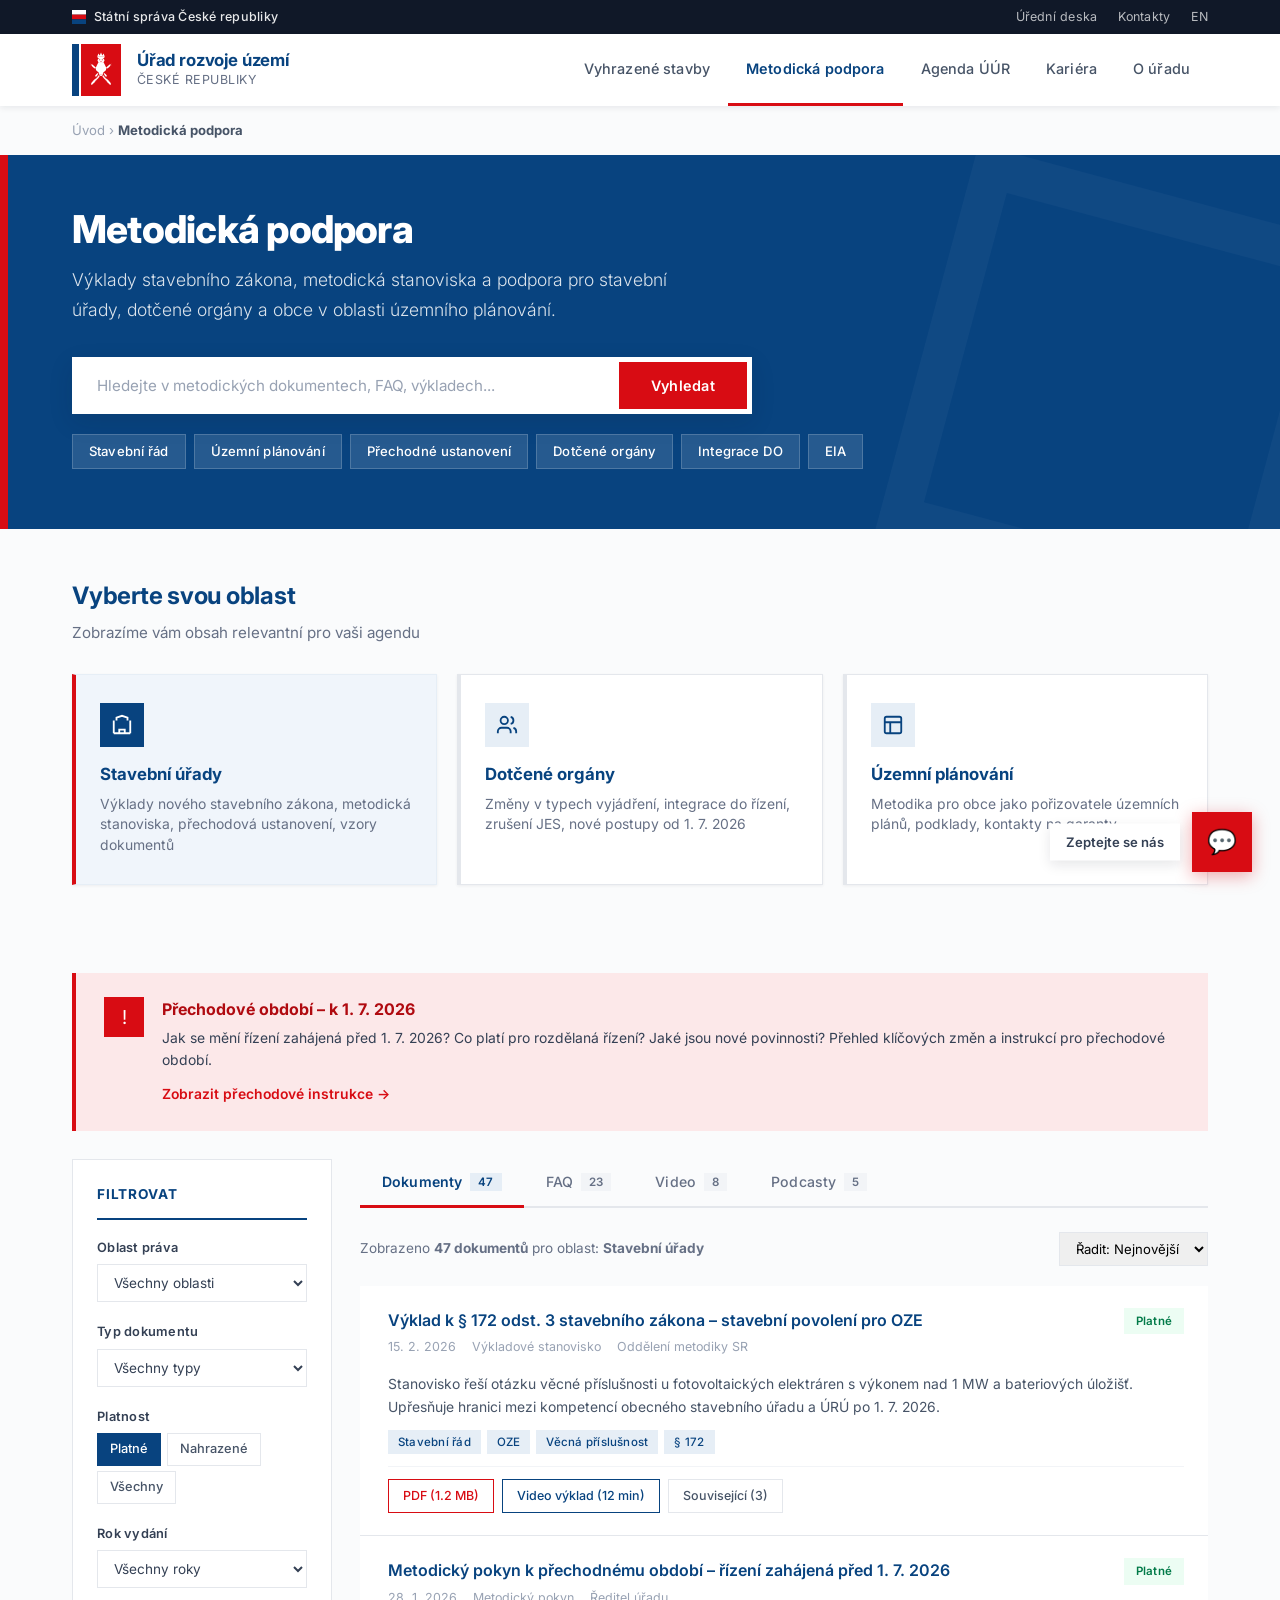
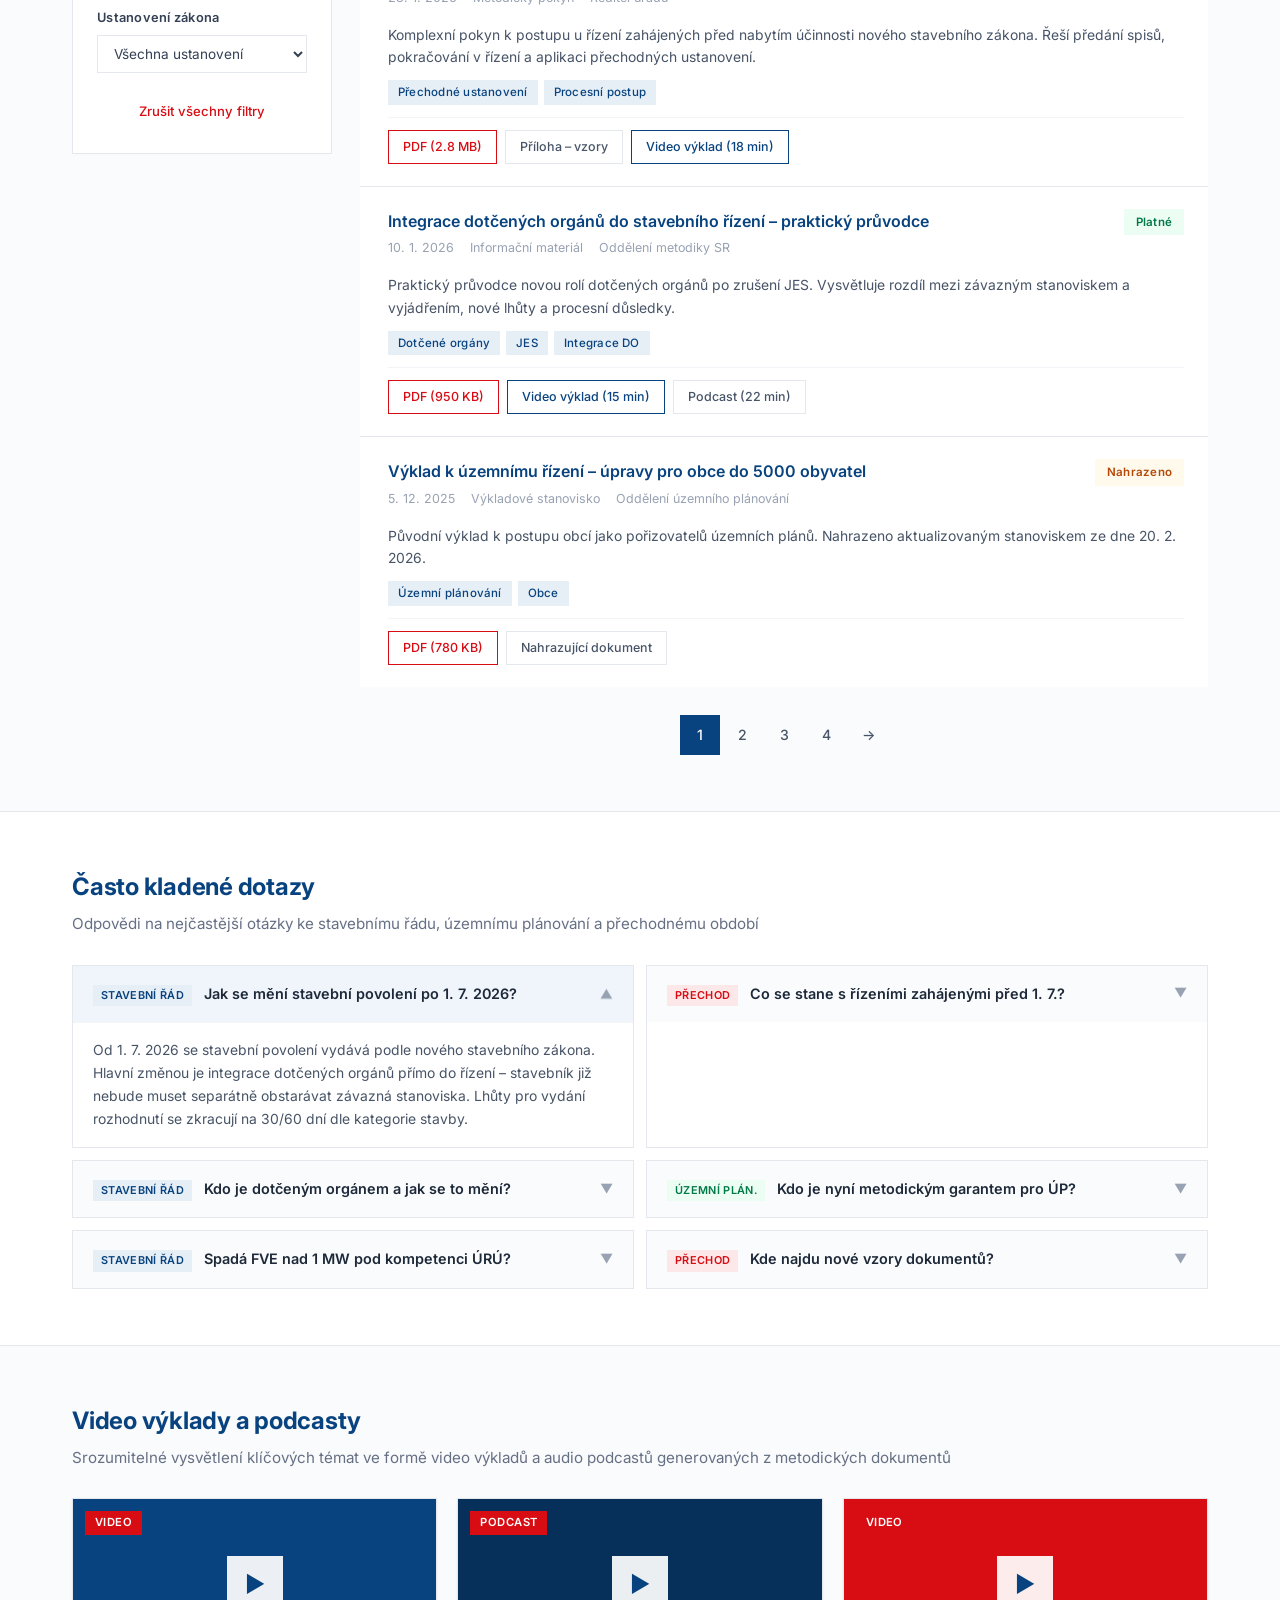
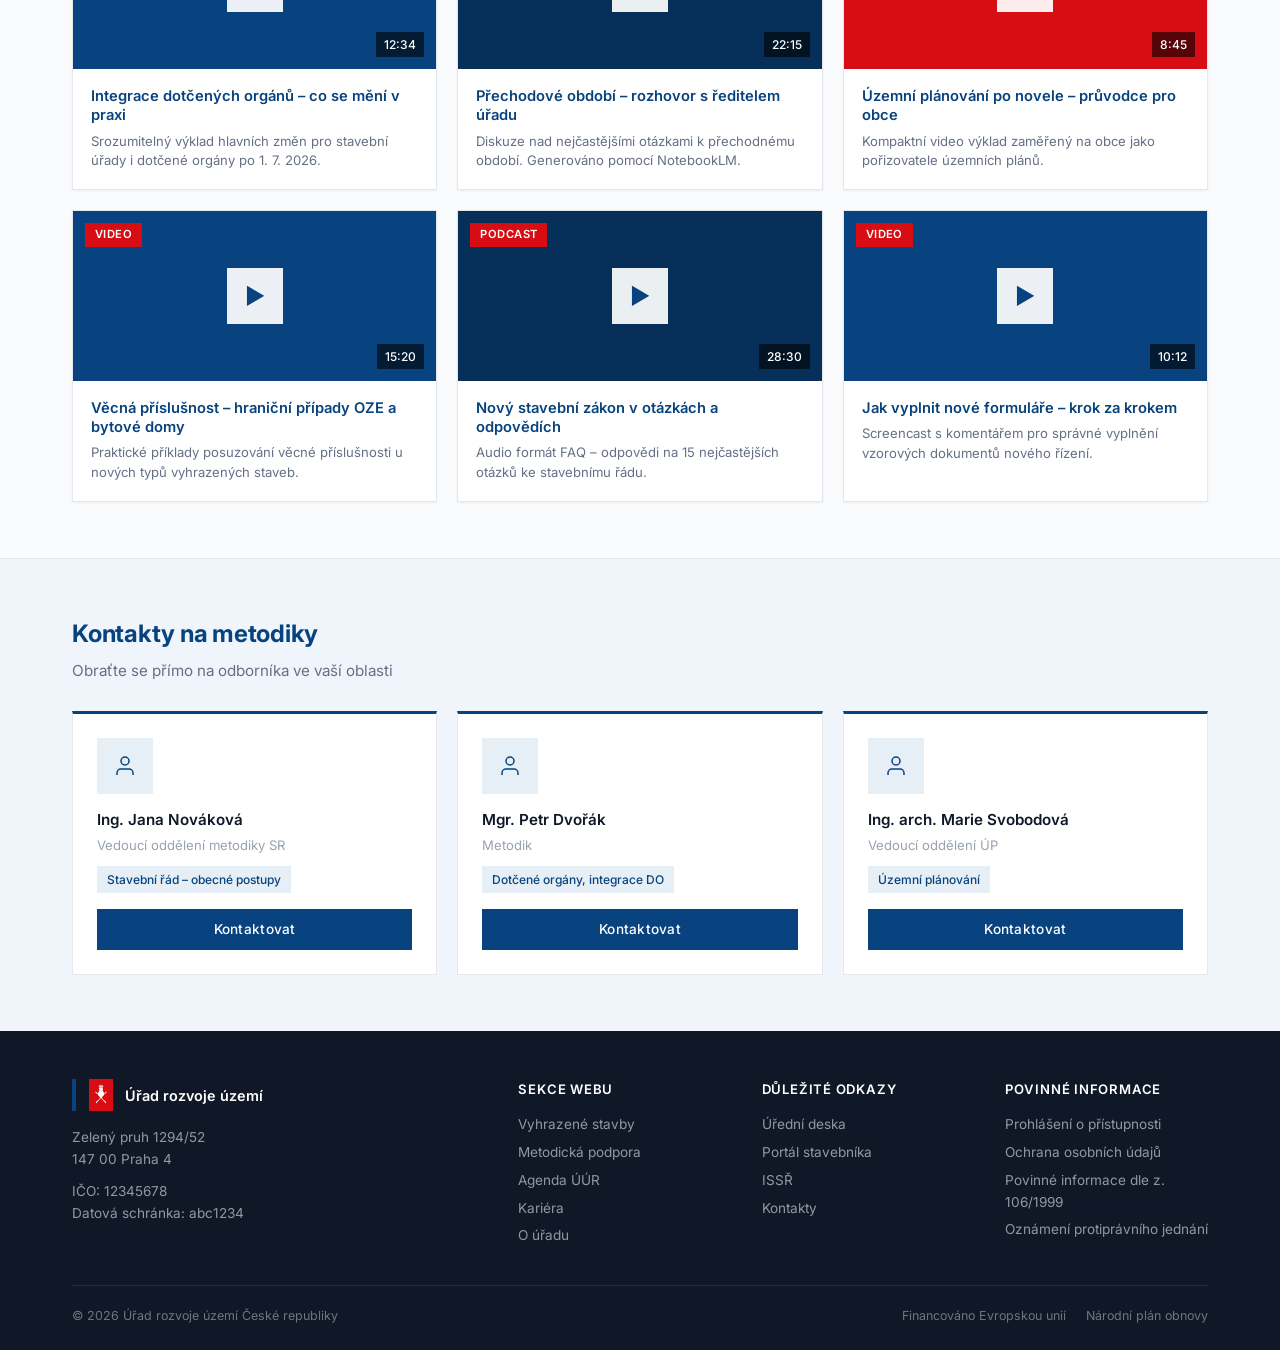
==== commit 22c910ca: "Add files via upload" ====
--- a/metodika-mockup.html
+++ b/metodika-mockup.html
@@ -123,21 +123,21 @@
             text-decoration: none;
             color: var(--gray-900);
         }
-        /* JVS logo: modrý pruh + červený štít se lvem */
+        /* JVS logo: modrý pruh + červený štít se lvem — dle oficiálního vizuálu */
         .logo-mark {
             display: flex;
             align-items: stretch;
-            height: 48px;
+            height: 52px;
             gap: 0;
+            flex-shrink: 0;
         }
         .logo-stripe {
-            width: 6px;
+            width: 7px;
             background: var(--cz-blue);
-            border-radius: 1px;
         }
         .logo-shield {
-            width: 36px;
-            height: 48px;
+            width: 40px;
+            height: 52px;
             background: var(--cz-red);
             display: flex;
             align-items: center;
@@ -146,9 +146,8 @@
             position: relative;
         }
         .logo-shield svg {
-            width: 22px;
-            height: 28px;
-            fill: white;
+            width: 26px;
+            height: 36px;
         }
         .logo-text {
             display: flex;
@@ -1048,6 +1047,9 @@
             height: 32px;
             background: var(--cz-red);
             margin-left: 1px;
+            display: flex;
+            align-items: center;
+            justify-content: center;
         }
         .footer-logo span {
             color: white;
@@ -1110,9 +1112,37 @@
                 <div class="logo-mark">
                     <div class="logo-stripe"></div>
                     <div class="logo-shield">
-                        <!-- Stylizovaný lev – zjednodušená ikona -->
-                        <svg viewBox="0 0 24 32" fill="white">
-                            <path d="M12 2C8 2 4 6 4 10c0 3 2 5 3 7l1 2c0 1-1 2-1 3 0 2 1 4 2 5l3 3 3-3c1-1 2-3 2-5 0-1-1-2-1-3l1-2c1-2 3-4 3-7 0-4-4-8-8-8zm-2 8c-1 0-2-1-2-2s1-2 2-2 2 1 2 2-1 2-2 2zm4 0c-1 0-2-1-2-2s1-2 2-2 2 1 2 2-1 2-2 2z"/>
+                        <!-- Český dvouocasý lev — heraldický symbol JVS ČR -->
+                        <svg viewBox="0 0 100 140" fill="white" xmlns="http://www.w3.org/2000/svg">
+                            <!-- Koruna -->
+                            <path d="M35 18 L40 6 L45 14 L50 2 L55 14 L60 6 L65 18 Z" fill="white"/>
+                            <rect x="37" y="18" width="26" height="5" rx="1" fill="white"/>
+                            <!-- Hlava -->
+                            <ellipse cx="50" cy="32" rx="13" ry="10" fill="white"/>
+                            <!-- Oči -->
+                            <circle cx="45" cy="30" r="2" fill="#d80c13"/>
+                            <circle cx="55" cy="30" r="2" fill="#d80c13"/>
+                            <!-- Tlama -->
+                            <path d="M46 36 Q50 40 54 36" stroke="#d80c13" stroke-width="1.5" fill="none"/>
+                            <!-- Jazyk -->
+                            <path d="M50 37 L50 42 Q48 44 50 45 Q52 44 50 42" fill="#d80c13" stroke="none"/>
+                            <!-- Tělo -->
+                            <path d="M40 40 Q35 50 30 60 Q28 70 35 75 Q40 78 42 82 L44 90 Q46 95 50 92 Q48 88 50 85 Q52 88 50 92 Q54 95 56 90 L58 82 Q60 78 65 75 Q72 70 70 60 Q65 50 60 40" fill="white"/>
+                            <!-- Přední tlapy -->
+                            <path d="M30 60 Q22 55 18 50 Q16 48 14 50 Q12 54 18 58 Q22 62 28 65" fill="white"/>
+                            <path d="M70 60 Q78 55 82 50 Q84 48 86 50 Q88 54 82 58 Q78 62 72 65" fill="white"/>
+                            <!-- Drápy přední -->
+                            <path d="M14 50 L10 47 M14 50 L11 49 M14 50 L12 52" stroke="white" stroke-width="1.5"/>
+                            <path d="M86 50 L90 47 M86 50 L89 49 M86 50 L88 52" stroke="white" stroke-width="1.5"/>
+                            <!-- Dva ocasy (dvouocasý lev) -->
+                            <path d="M42 90 Q35 100 28 105 Q22 108 18 115 Q16 120 20 122 Q24 120 26 116 Q30 110 36 105 Q40 100 44 95" fill="white" stroke="white" stroke-width="1"/>
+                            <path d="M58 90 Q65 100 72 105 Q78 108 82 115 Q84 120 80 122 Q76 120 74 116 Q70 110 64 105 Q60 100 56 95" fill="white" stroke="white" stroke-width="1"/>
+                            <!-- Zakončení ocasů -->
+                            <path d="M18 115 Q14 118 12 122 Q10 126 14 128 Q18 126 20 122" fill="white"/>
+                            <path d="M82 115 Q86 118 88 122 Q90 126 86 128 Q82 126 80 122" fill="white"/>
+                            <!-- Zadní tlapy -->
+                            <path d="M38 82 Q32 86 28 90 Q26 94 30 96 Q34 94 36 90 Q38 86 40 84" fill="white"/>
+                            <path d="M62 82 Q68 86 72 90 Q74 94 70 96 Q66 94 64 90 Q62 86 60 84" fill="white"/>
                         </svg>
                     </div>
                 </div>
@@ -1621,7 +1651,18 @@
             <div class="footer-col">
                 <div class="footer-logo">
                     <div class="f-stripe"></div>
-                    <div class="f-shield"></div>
+                    <div class="f-shield">
+                        <svg viewBox="0 0 100 140" fill="white" xmlns="http://www.w3.org/2000/svg" style="width:16px;height:22px;">
+                            <path d="M35 18 L40 6 L45 14 L50 2 L55 14 L60 6 L65 18 Z"/>
+                            <rect x="37" y="18" width="26" height="5" rx="1"/>
+                            <ellipse cx="50" cy="32" rx="13" ry="10"/>
+                            <path d="M40 40 Q35 50 30 60 Q28 70 35 75 Q40 78 42 82 L44 90 Q46 95 50 92 Q48 88 50 85 Q52 88 50 92 Q54 95 56 90 L58 82 Q60 78 65 75 Q72 70 70 60 Q65 50 60 40"/>
+                            <path d="M30 60 Q22 55 18 50 Q16 48 14 50 Q12 54 18 58 Q22 62 28 65"/>
+                            <path d="M70 60 Q78 55 82 50 Q84 48 86 50 Q88 54 82 58 Q78 62 72 65"/>
+                            <path d="M42 90 Q35 100 28 105 Q22 108 18 115 Q16 120 20 122 Q24 120 26 116 Q30 110 36 105 Q40 100 44 95"/>
+                            <path d="M58 90 Q65 100 72 105 Q78 108 82 115 Q84 120 80 122 Q76 120 74 116 Q70 110 64 105 Q60 100 56 95"/>
+                        </svg>
+                    </div>
                     <span>Úřad rozvoje území</span>
                 </div>
                 <p>Zelený pruh 1294/52<br>147 00 Praha 4</p>
